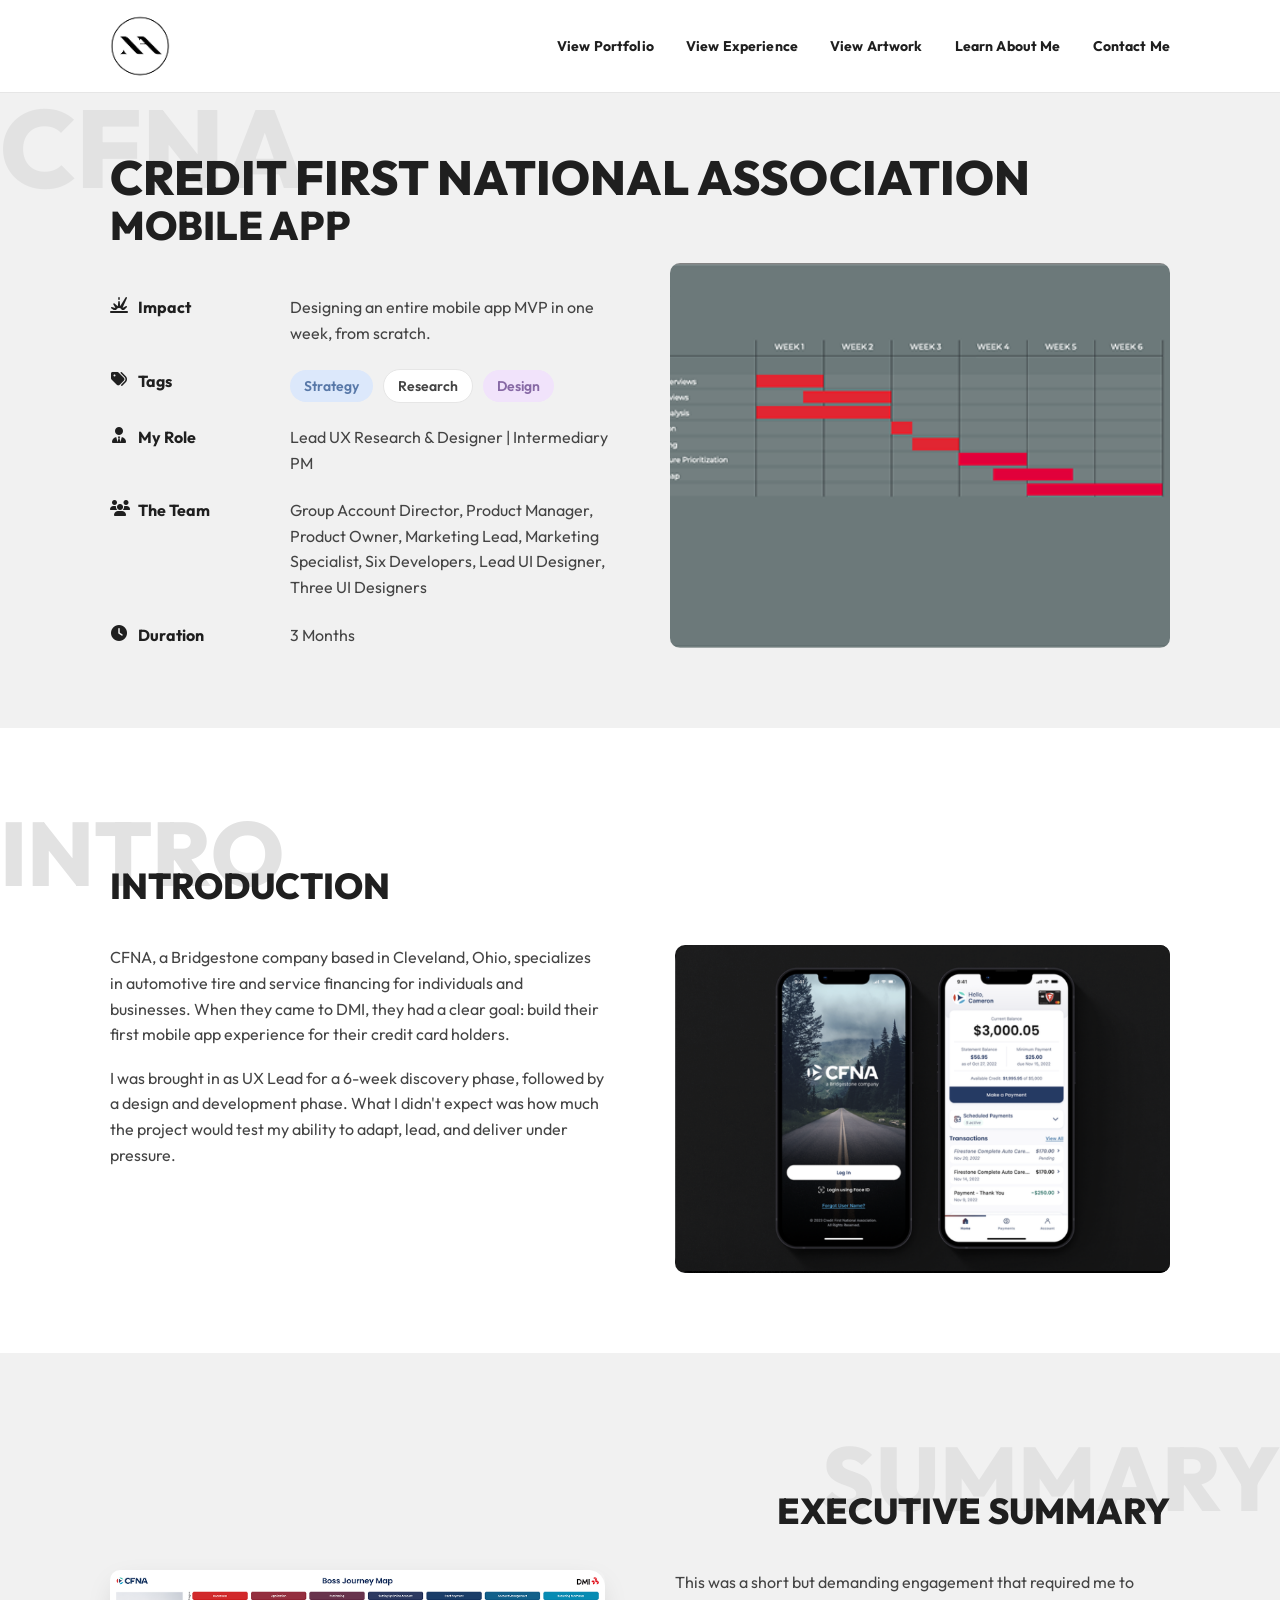
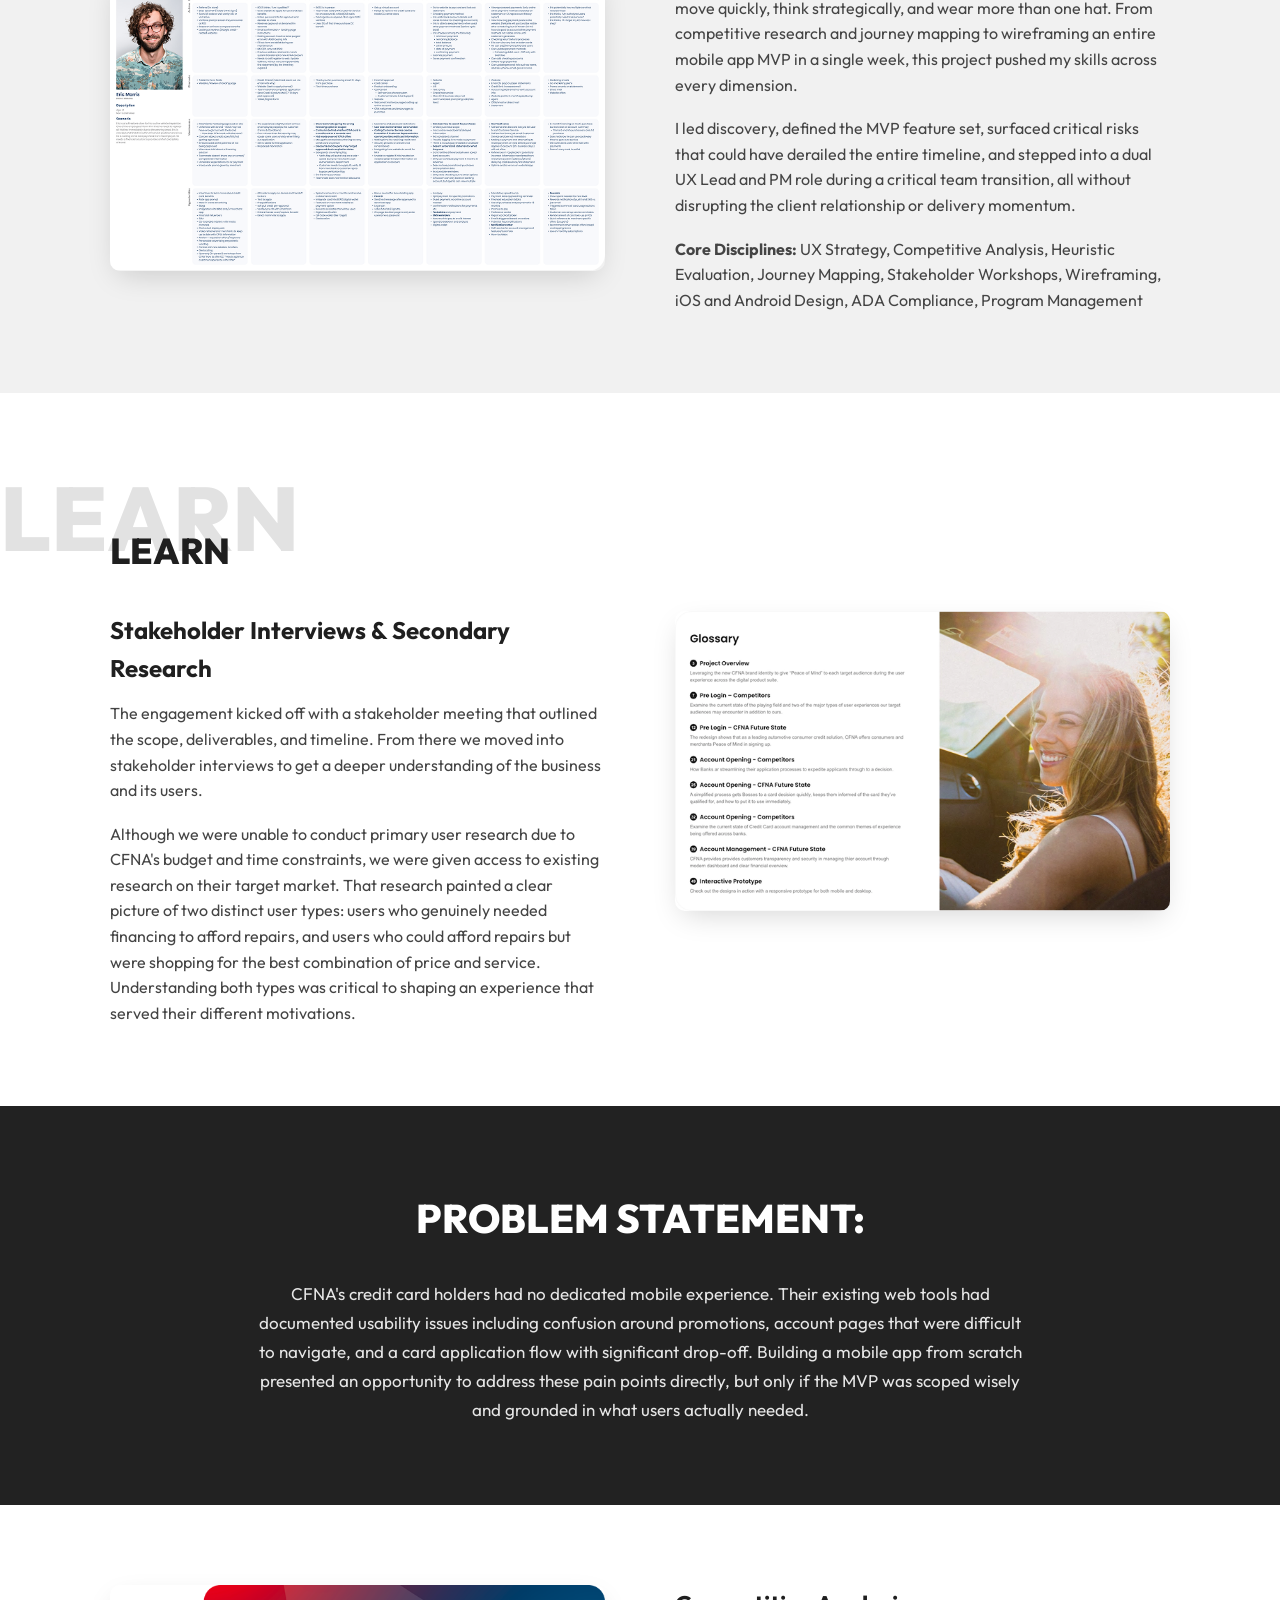
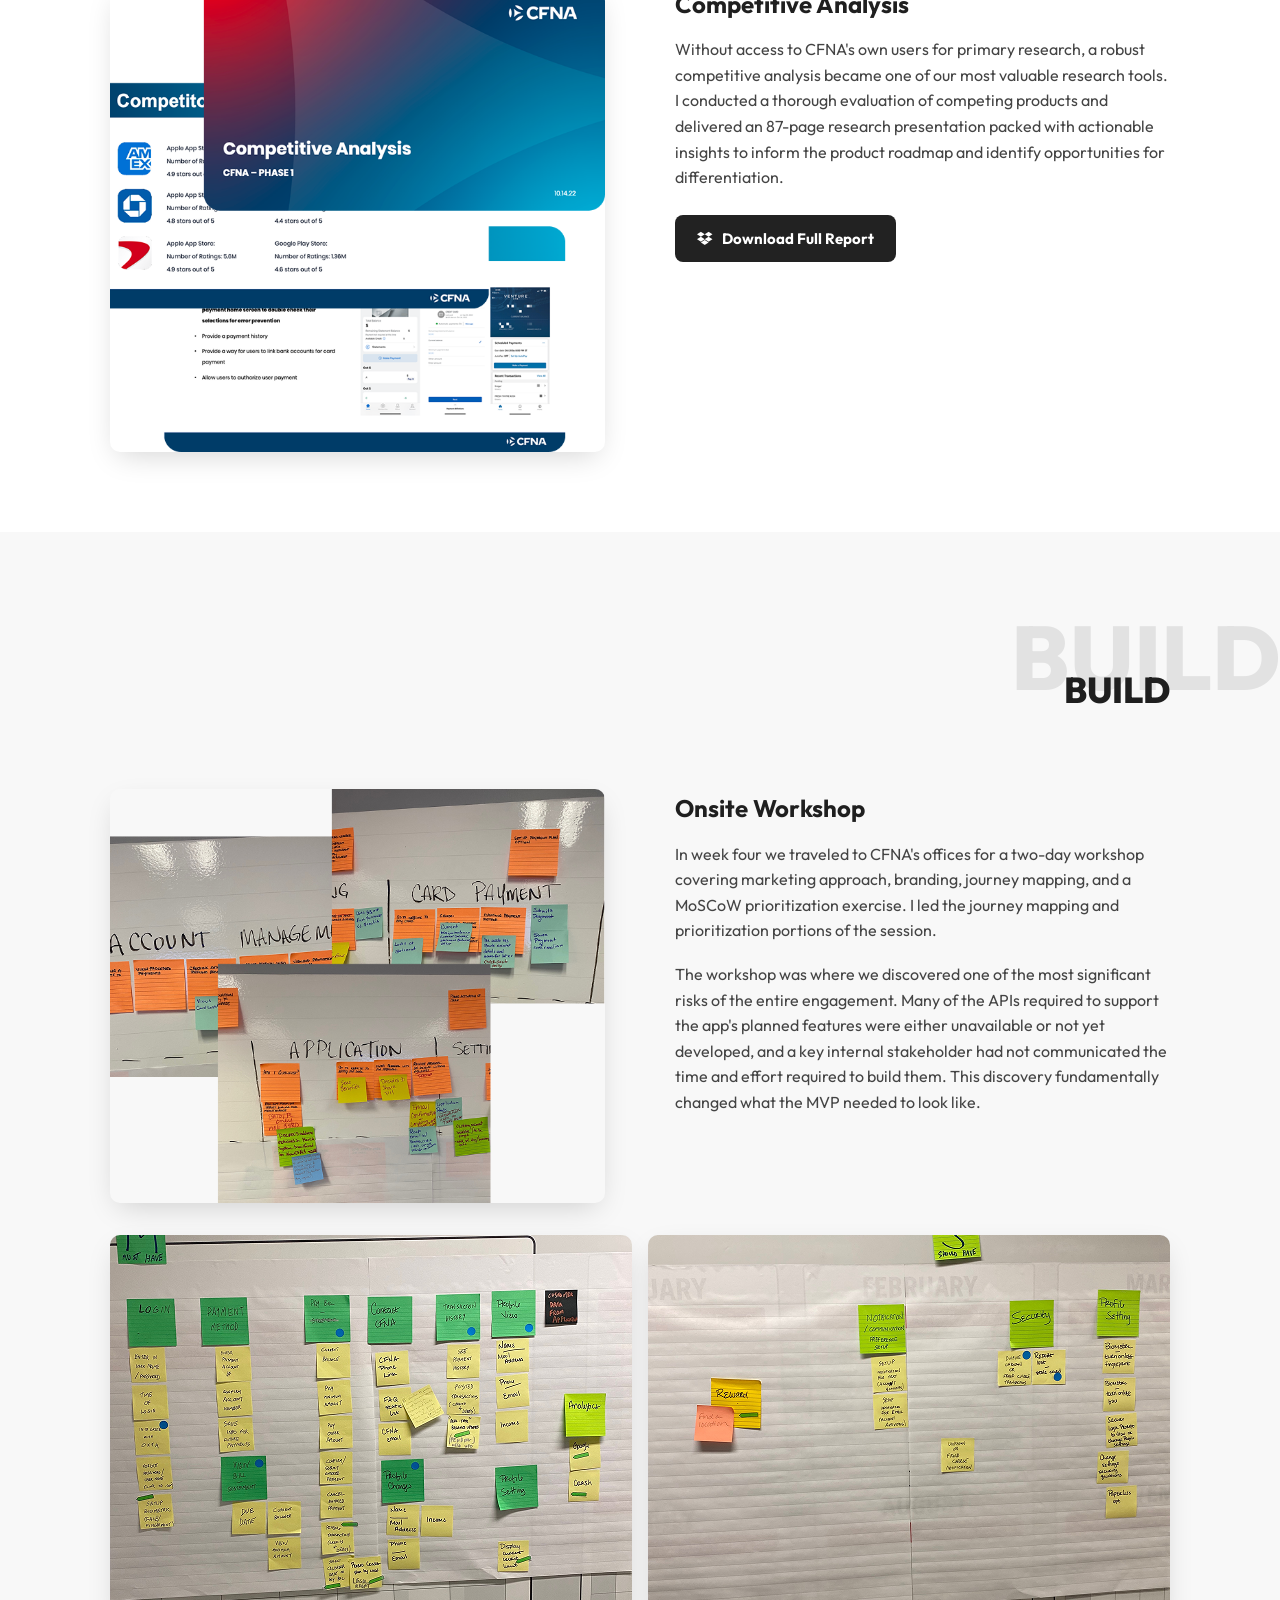
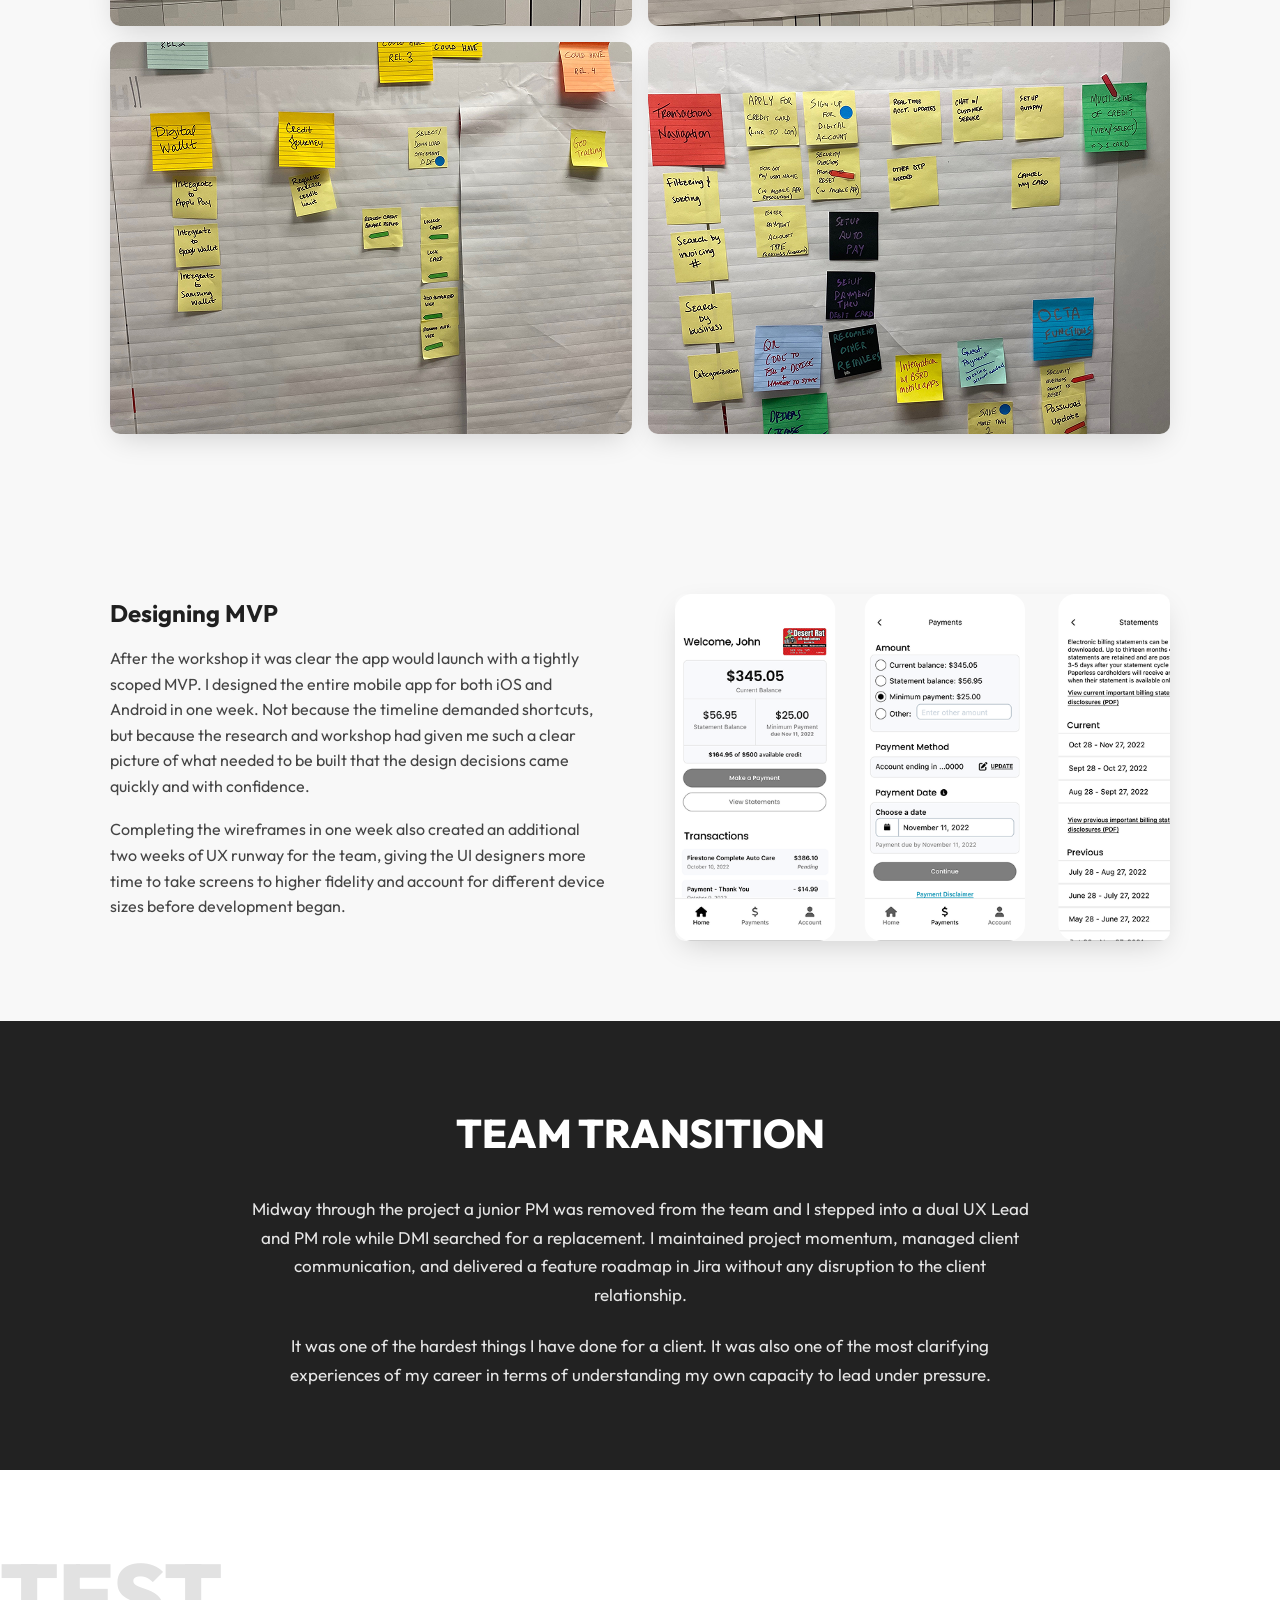
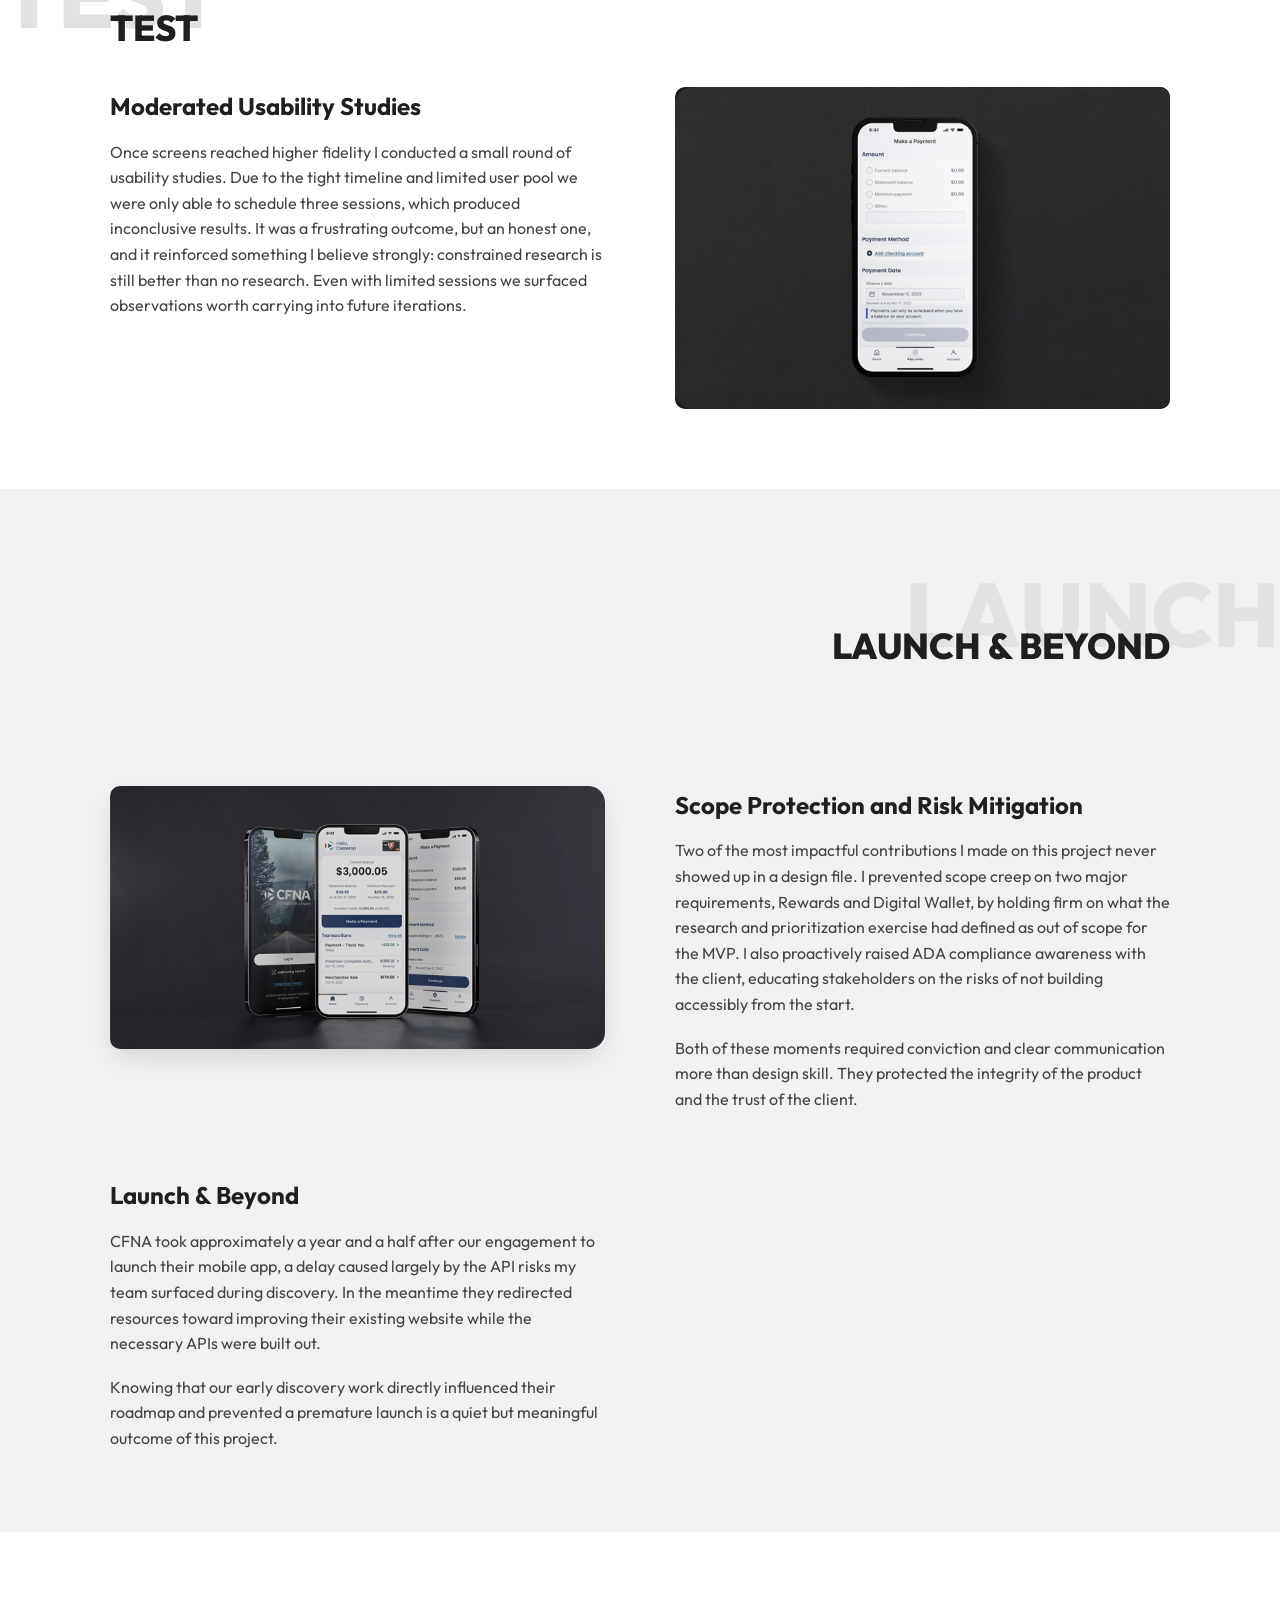
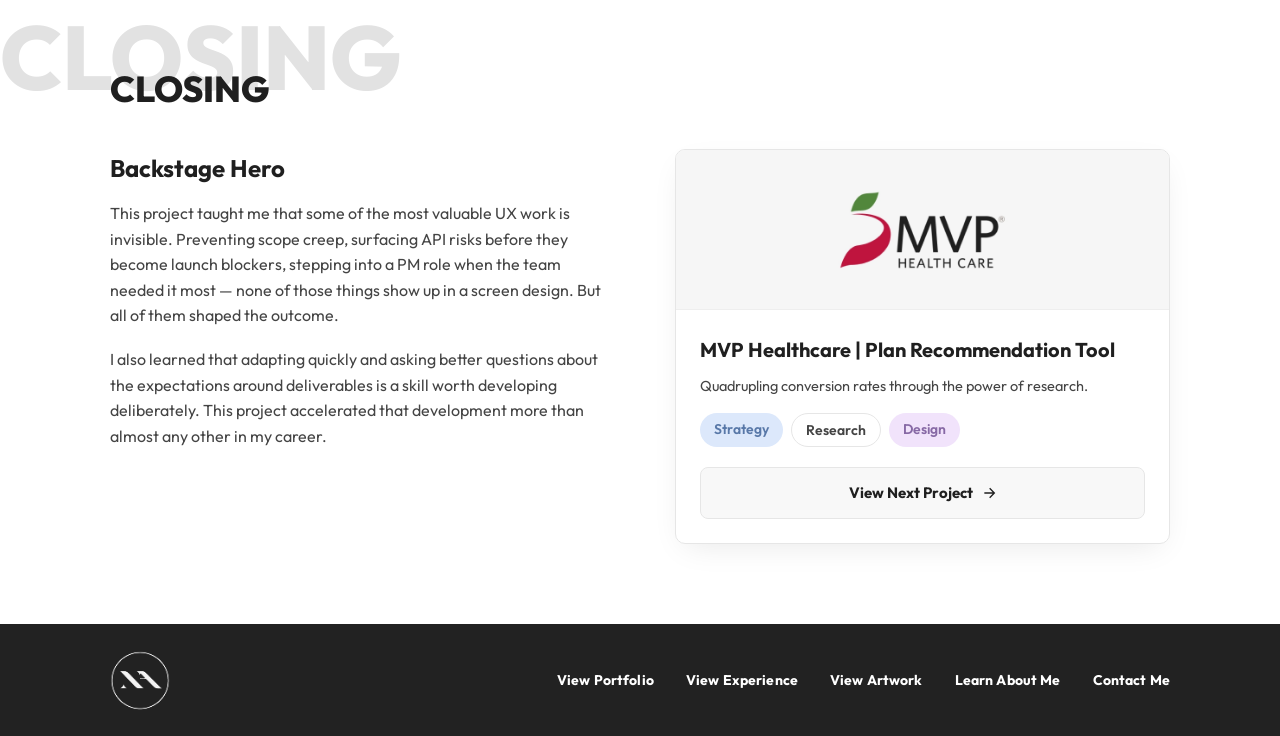
==== cfna.html @ fc09ee6c "Move pages to root for Github Pages and updated file paths" ====
<!DOCTYPE html>
<html lang="en">
<head>
  <meta charset="UTF-8">
  <meta name="viewport" content="width=device-width, initial-scale=1.0">
  <title>Credit First National Association — Mobile App</title>
  <link rel="preconnect" href="https://fonts.googleapis.com">
  <link rel="preconnect" href="https://fonts.gstatic.com" crossorigin>
  <link href="https://fonts.googleapis.com/css2?family=Outfit:wght@400;500;600;700;800&family=Open+Sans:wght@400;600;700&display=swap" rel="stylesheet">
  <link rel="stylesheet" href="https://cdnjs.cloudflare.com/ajax/libs/font-awesome/6.5.0/css/all.min.css">
  <link rel="stylesheet" href="css/styles.css">
</head>
<body>

<!-- ===== HEADER ===== -->
<header class="site-header">
  <div class="nav-inner">
    <a href="index.html" class="logo" aria-label="Back to homepage"><img src="assets/logo-dark.png" alt="Noel Arroyo — back to homepage"></a>
    <nav class="main-nav">
      <a href="#">View Portfolio</a>
      <a href="#">View Experience</a>
      <a href="#">View Artwork</a>
      <a href="#">Learn About Me</a>
      <a href="#">Contact Me</a>
    </nav>
    <button class="menu-btn" id="menuBtn" aria-expanded="false" aria-controls="mobileMenu">
      <i class="fa-solid fa-bars"></i> Menu
    </button>
  </div>
  <nav class="mobile-menu" id="mobileMenu" aria-label="Mobile navigation">
    <a href="#">View Portfolio</a>
    <a href="#">View Experience</a>
    <a href="#">View Artwork</a>
    <a href="#">Learn About Me</a>
    <a href="#">Contact Me</a>
  </nav>
</header>

<main>

  <!-- ===== HERO ===== -->
  <section class="hero">
    <div class="watermark">CFNA</div>
    <div class="wrap hero-inner">
      <h1>CREDIT FIRST NATIONAL ASSOCIATION</h1>
      <h2 class="subtitle">MOBILE APP</h2>
      <div class="hero-content">
        <div class="meta-grid">
          <div class="meta-label"><i class="fa-solid fa-explosion"></i> Impact</div>
          <div class="meta-value">Designing an entire mobile app MVP in one week, from scratch.</div>

          <div class="meta-label"><i class="fa-solid fa-tags"></i> Tags</div>
          <div class="meta-value tag-row">
            <span class="tag strategy">Strategy</span>
            <span class="tag plain">Research</span>
            <span class="tag design">Design</span>
          </div>

          <div class="meta-label"><i class="fa-solid fa-user-tie"></i> My Role</div>
          <div class="meta-value">Lead UX Research &amp; Designer | Intermediary PM</div>

          <div class="meta-label"><i class="fa-solid fa-users"></i> The Team</div>
          <div class="meta-value">Group Account Director, Product Manager, Product Owner, Marketing Lead, Marketing Specialist, Six Developers, Lead UI Designer, Three UI Designers</div>

          <div class="meta-label"><i class="fa-solid fa-clock"></i> Duration</div>
          <div class="meta-value">3 Months</div>
        </div>
        <div class="hero-media">
          <img src="assets/hero-image-cfna.png" alt="CFNA project timeline chart showing 6-week discovery phase">
        </div>
      </div>
    </div>
  </section>

  <!-- ===== INTRO ===== -->
  <section class="section-pad">
    <div class="wrap">
      <div class="section-heading-wrap">
        <div class="watermark">INTRO</div>
        <h3 class="section-title">INTRODUCTION</h3>
      </div>
      <div class="two-col">
        <div>
          <p>CFNA, a Bridgestone company based in Cleveland, Ohio, specializes in automotive tire and service financing for individuals and businesses. When they came to DMI, they had a clear goal: build their first mobile app experience for their credit card holders.</p>
          <p>I was brought in as UX Lead for a 6-week discovery phase, followed by a design and development phase. What I didn't expect was how much the project would test my ability to adapt, lead, and deliver under pressure.</p>
        </div>
        <div class="media-dark">
          <img src="assets/intro-image-cfna-1.png" alt="CFNA mobile app — login screen and account dashboard on iPhone mockups">
        </div>
      </div>
    </div>
  </section>

  <!-- ===== EXECUTIVE SUMMARY ===== -->
  <section class="section-pad bg-soft2">
    <div class="wrap">
      <div class="section-heading-wrap align-right-block">
        <div class="watermark align-right">SUMMARY</div>
        <h3 class="section-title">EXECUTIVE SUMMARY</h3>
      </div>
      <div class="two-col">
        <div class="media-rounded">
          <img src="assets/summary-image-cfna-1.png" alt="Boss Journey Map — full UX research journey map document">
        </div>
        <div>
          <p>This was a short but demanding engagement that required me to move quickly, think strategically, and wear more than one hat. From competitive research and journey mapping to wireframing an entire mobile app MVP in a single week, this project pushed my skills across every dimension.</p>
          <p>I led discovery, defined the MVP feature set, surfaced critical risks that could have derailed the entire timeline, and stepped into a dual UX Lead and PM role during a critical team transition, all without disrupting the client relationship or delivery momentum.</p>
          <p><strong>Core Disciplines:</strong> UX Strategy, Competitive Analysis, Heuristic Evaluation, Journey Mapping, Stakeholder Workshops, Wireframing, iOS and Android Design, ADA Compliance, Program Management</p>
        </div>
      </div>
    </div>
  </section>

  <!-- ===== LEARN ===== -->
  <section class="section-pad">
    <div class="wrap">
      <div class="section-heading-wrap">
        <div class="watermark">LEARN</div>
        <h3 class="section-title">LEARN</h3>
      </div>
      <div class="two-col">
        <div>
          <h4 class="block-title">Stakeholder Interviews &amp; Secondary Research</h4>
          <p>The engagement kicked off with a stakeholder meeting that outlined the scope, deliverables, and timeline. From there we moved into stakeholder interviews to get a deeper understanding of the business and its users.</p>
          <p>Although we were unable to conduct primary user research due to CFNA's budget and time constraints, we were given access to existing research on their target market. That research painted a clear picture of two distinct user types: users who genuinely needed financing to afford repairs, and users who could afford repairs but were shopping for the best combination of price and service. Understanding both types was critical to shaping an experience that served their different motivations.</p>
        </div>
        <div>
          <div class="media-rounded">
            <img src="assets/learn-image-cfna-1.png" alt="CFNA project glossary document">
          </div>
        </div>
      </div>
    </div>
  </section>

  <!-- ===== PROBLEM STATEMENT ===== -->
  <section class="banner-dark">
    <div class="wrap">
      <h2>PROBLEM STATEMENT:</h2>
      <p>CFNA's credit card holders had no dedicated mobile experience. Their existing web tools had documented usability issues including confusion around promotions, account pages that were difficult to navigate, and a card application flow with significant drop-off. Building a mobile app from scratch presented an opportunity to address these pain points directly, but only if the MVP was scoped wisely and grounded in what users actually needed.</p>
    </div>
  </section>

  <!-- ===== BUILD — Competitive Analysis ===== -->
  <section class="section-pad">
    <div class="wrap">
      <div class="two-col">
        <div class="media-rounded">
          <img src="assets/learn-image-cfna-2.png" alt="CFNA Competitive Analysis presentation cover and sample slides">
        </div>
        <div>
          <h4 class="block-title">Competitive Analysis</h4>
          <p>Without access to CFNA's own users for primary research, a robust competitive analysis became one of our most valuable research tools. I conducted a thorough evaluation of competing products and delivered an 87-page research presentation packed with actionable insights to inform the product roadmap and identify opportunities for differentiation.</p>
          <div class="btn-row">
            <button class="btn-dark">
              <i class="fa-brands fa-dropbox"></i>
              Download Full Report
            </button>
          </div>
        </div>
      </div>
    </div>
  </section>

  <!-- ===== BUILD heading ===== -->
  <section class="section-pad bg-soft" style="padding-bottom: 0;">
    <div class="wrap">
      <div class="section-heading-wrap align-right-block" style="margin-bottom: 0;">
        <div class="watermark align-right">BUILD</div>
        <h3 class="section-title">BUILD</h3>
      </div>
    </div>
  </section>

  <!-- ===== BUILD — Onsite Workshop ===== -->
  <section class="section-pad bg-soft">
    <div class="wrap">
      <div class="two-col">
        <div class="media-rounded">
          <img src="assets/build-image-cfna-1.png" alt="Onsite workshop — sticky note mapping on whiteboard">
        </div>
        <div>
          <h4 class="block-title">Onsite Workshop</h4>
          <p>In week four we traveled to CFNA's offices for a two-day workshop covering marketing approach, branding, journey mapping, and a MoSCoW prioritization exercise. I led the journey mapping and prioritization portions of the session.</p>
          <p>The workshop was where we discovered one of the most significant risks of the entire engagement. Many of the APIs required to support the app's planned features were either unavailable or not yet developed, and a key internal stakeholder had not communicated the time and effort required to build them. This discovery fundamentally changed what the MVP needed to look like.</p>
        </div>
      </div>
      <div class="photo-grid-2x2">
        <div class="media-rounded"><img src="assets/build-image-cfna-2.png" alt="Workshop session — Mobile App journey mapping board"></div>
        <div class="media-rounded"><img src="assets/build-image-cfna-3.png" alt="Workshop session — Sprint planning board"></div>
        <div class="media-rounded"><img src="assets/build-image-cfna-4.png" alt="Workshop session — Digital Wallet and features board"></div>
        <div class="media-rounded"><img src="assets/build-image-cfna-5.png" alt="Workshop session — June sprint planning board"></div>
      </div>
    </div>
  </section>

  <!-- ===== BUILD — Designing MVP ===== -->
  <section class="section-pad bg-soft">
    <div class="wrap">
      <div class="two-col">
        <div>
          <h4 class="block-title">Designing MVP</h4>
          <p>After the workshop it was clear the app would launch with a tightly scoped MVP. I designed the entire mobile app for both iOS and Android in one week. Not because the timeline demanded shortcuts, but because the research and workshop had given me such a clear picture of what needed to be built that the design decisions came quickly and with confidence.</p>
          <p>Completing the wireframes in one week also created an additional two weeks of UX runway for the team, giving the UI designers more time to take screens to higher fidelity and account for different device sizes before development began.</p>
        </div>
        <div class="media-rounded">
          <img src="assets/build-image-cfna-6.png" alt="CFNA wireframes — Welcome, Payments, Statements and Payment Date screens">
        </div>
      </div>
    </div>
  </section>

  <!-- ===== TEAM TRANSITION (dark callout within BUILD) ===== -->
  <section class="banner-dark">
    <div class="wrap">
      <h2>TEAM TRANSITION</h2>
      <p>Midway through the project a junior PM was removed from the team and I stepped into a dual UX Lead and PM role while DMI searched for a replacement. I maintained project momentum, managed client communication, and delivered a feature roadmap in Jira without any disruption to the client relationship.</p>
      <p>It was one of the hardest things I have done for a client. It was also one of the most clarifying experiences of my career in terms of understanding my own capacity to lead under pressure.</p>
    </div>
  </section>

  <!-- ===== TEST ===== -->
  <section class="section-pad">
    <div class="wrap">
      <div class="section-heading-wrap">
        <div class="watermark">TEST</div>
        <h3 class="section-title">TEST</h3>
      </div>
      <div class="two-col">
        <div>
          <h4 class="block-title">Moderated Usability Studies</h4>
          <p>Once screens reached higher fidelity I conducted a small round of usability studies. Due to the tight timeline and limited user pool we were only able to schedule three sessions, which produced inconclusive results. It was a frustrating outcome, but an honest one, and it reinforced something I believe strongly: constrained research is still better than no research. Even with limited sessions we surfaced observations worth carrying into future iterations.</p>
        </div>
        <div class="media-dark">
          <img src="assets/test-image-cfna-1.png" alt="CFNA Make a Payment screen on iPhone against dark background">
        </div>
      </div>
    </div>
  </section>

  <!-- ===== LAUNCH & BEYOND (thin heading section) ===== -->
  <section class="thin-heading-section">
    <div class="wrap">
      <div class="section-heading-wrap align-right-block" style="margin-bottom: 0;">
        <div class="watermark align-right">LAUNCH</div>
        <h3 class="section-title">LAUNCH &amp; BEYOND</h3>
      </div>
    </div>
  </section>

  <!-- ===== LAUNCH — Content ===== -->
  <section class="section-pad bg-soft2">
    <div class="wrap">
      <div class="two-col">
        <div class="media-rounded">
          <img src="assets/launch-and-beyond-image-cfna-1.png" alt="CFNA app — three iPhone mockups showing login, dashboard, and payment screens">
        </div>
        <div>
          <h4 class="block-title">Scope Protection and Risk Mitigation</h4>
          <p>Two of the most impactful contributions I made on this project never showed up in a design file. I prevented scope creep on two major requirements, Rewards and Digital Wallet, by holding firm on what the research and prioritization exercise had defined as out of scope for the MVP. I also proactively raised ADA compliance awareness with the client, educating stakeholders on the risks of not building accessibly from the start.</p>
          <p>Both of these moments required conviction and clear communication more than design skill. They protected the integrity of the product and the trust of the client.</p>
        </div>
      </div>
      <div class="two-col" style="margin-top: 4rem;">
        <div>
          <h4 class="block-title">Launch &amp; Beyond</h4>
          <p>CFNA took approximately a year and a half after our engagement to launch their mobile app, a delay caused largely by the API risks my team surfaced during discovery. In the meantime they redirected resources toward improving their existing website while the necessary APIs were built out.</p>
          <p>Knowing that our early discovery work directly influenced their roadmap and prevented a premature launch is a quiet but meaningful outcome of this project.</p>
        </div>
        <div></div>
      </div>
    </div>
  </section>

  <!-- ===== CLOSING ===== -->
  <section class="section-pad">
    <div class="wrap">
      <div class="section-heading-wrap">
        <div class="watermark">CLOSING</div>
        <h3 class="section-title">CLOSING</h3>
      </div>
      <div class="two-col">
        <div>
          <h4 class="block-title">Backstage Hero</h4>
          <p>This project taught me that some of the most valuable UX work is invisible. Preventing scope creep, surfacing API risks before they become launch blockers, stepping into a PM role when the team needed it most — none of those things show up in a screen design. But all of them shaped the outcome.</p>
          <p>I also learned that adapting quickly and asking better questions about the expectations around deliverables is a skill worth developing deliberately. This project accelerated that development more than almost any other in my career.</p>
        </div>
        <div class="next-card">
          <div class="next-card-banner">
            <img src="assets/mvp-logo-image-homepage.png" alt="MVP Health Care logo">
          </div>
          <div class="next-card-body">
            <h4>MVP Healthcare | Plan Recommendation Tool</h4>
            <p>Quadrupling conversion rates through the power of research.</p>
            <div class="next-card-tags">
              <span class="tag strategy">Strategy</span>
              <span class="tag plain">Research</span>
              <span class="tag design">Design</span>
            </div>
            <a class="btn-next" href="mvp-healthcare.html">
              View Next Project
              <svg viewBox="0 0 24 24" fill="none" stroke="currentColor" stroke-width="2"><path d="M5 12h14M13 5l7 7-7 7"/></svg>
            </a>
          </div>
        </div>
      </div>
    </div>
  </section>

</main>

<!-- ===== FOOTER ===== -->
<footer class="site-footer">
  <div class="footer-inner">
    <a href="index.html" class="logo" aria-label="Back to homepage"><img src="assets/logo-white.png" alt="Noel Arroyo — back to homepage"></a>
    <nav class="main-nav">
      <a href="#">View Portfolio</a>
      <a href="#">View Experience</a>
      <a href="#">View Artwork</a>
      <a href="#">Learn About Me</a>
      <a href="#">Contact Me</a>
    </nav>
  </div>
</footer>

<script src="js/script.js"></script>
</body>
</html>
---- css/styles.css ----
/* ==========================================================================
   NOEL ARROYO — PORTFOLIO SITE
   styles.css
   Shared stylesheet for all pages: index.html, mvp-healthcare.html,
   takeda.html, cfna.html, mvp-provider.html
   ========================================================================== */

/* ============================== VARIABLES ============================== */
:root {
  --font-main: 'Outfit', 'Open Sans', -apple-system, BlinkMacSystemFont, sans-serif;
  --c-text: #1f1f1f;
  --c-text-soft: #444444;
  --c-bg: #ffffff;
  --c-bg-soft: #f8f8f8;
  --c-bg-soft2: #f1f1f1;
  --c-watermark: #e2e2e2;
  --c-watermark-dark: #3a3a3a;
  --c-dark: #222222;
  --c-red: #bf143e;
  --c-border: #e6e6e6;
  --c-tag-strategy-bg: #dce8fb;
  --c-tag-strategy-text: #5878a8;
  --c-tag-design-bg: #f1e3fb;
  --c-tag-design-text: #8769a5;
  --max-width: 1140px;

  /* Figma type scale */
  --h1: 48px;
  --h2: 40px;
  --h3: 36px;
  --h4: 32px;
  --h5: 24px;
  --h6: 20px;
  --body: 16px;
}

/* ============================== RESET ============================== */
* { margin: 0; padding: 0; box-sizing: border-box; }

body {
  font-family: var(--font-main);
  color: var(--c-text);
  background: var(--c-bg);
  line-height: 1.6;
  font-size: var(--body);
  -webkit-font-smoothing: antialiased;
}

img { max-width: 100%; display: block; }
a { color: inherit; text-decoration: none; }

/* ============================== LAYOUT ============================== */
.wrap {
  max-width: var(--max-width);
  margin: 0 auto;
  padding: 0 40px;
}

/* ============================== HEADER ============================== */
header.site-header {
  border-bottom: 1px solid var(--c-border);
  position: sticky;
  top: 0;
  background: var(--c-bg);
  z-index: 100;
}

.nav-inner {
  max-width: var(--max-width);
  margin: 0 auto;
  padding: 16px 40px;
  display: flex;
  align-items: center;
  justify-content: space-between;
}

.logo {
  width: 60px;
  height: 60px;
  border-radius: 50%;
  overflow: hidden;
  flex-shrink: 0;
}
.logo img { width: 100%; height: 100%; object-fit: cover; }

/* Desktop nav */
nav.main-nav { display: flex; gap: 32px; }
nav.main-nav a { font-weight: 700; font-size: 14px; letter-spacing: 0.01em; }
nav.main-nav a:hover { color: var(--c-red); }

/* Mobile menu button — hidden on desktop */
.menu-btn {
  display: none;
  align-items: center;
  gap: 8px;
  background: none;
  border: none;
  font-family: var(--font-main);
  font-weight: 700;
  font-size: 15px;
  cursor: pointer;
  color: var(--c-text);
  padding: 6px 0;
}
.menu-btn:hover { color: var(--c-red); }

/* Mobile dropdown — floats above content, no layout shift */
.mobile-menu {
  display: none;
  flex-direction: column;
  position: absolute;
  top: 100%;
  left: 0;
  width: 100%;
  background: var(--c-bg);
  border-top: 1px solid var(--c-border);
  border-bottom: 1px solid var(--c-border);
  box-shadow: 0 8px 24px rgba(0,0,0,0.08);
  z-index: 99;
}
.mobile-menu.open { display: flex; }
.mobile-menu a {
  padding: 14px 40px;
  font-weight: 700;
  font-size: 15px;
  border-bottom: 1px solid var(--c-border);
}
.mobile-menu a:hover { background: var(--c-bg-soft2); color: var(--c-red); }

/* ============================== WATERMARK ============================== */
/* Flush to viewport edge, no padding/margin */
.watermark {
  position: absolute;
  top: 0;
  left: 0;
  width: 100%;
  font-size: clamp(64px, 10vw, 110px);
  font-weight: 800;
  color: var(--c-watermark);
  white-space: nowrap;
  line-height: 1;
  z-index: 0;
  pointer-events: none;
  user-select: none;
  padding: 0;
  overflow: hidden;
}
.watermark.align-right { text-align: right; }
.watermark.on-dark { color: var(--c-watermark-dark); } /* used on EXPERIENCE section, home page */

/* ============================== HERO (case study pages) ==============================
   Used on: mvp-healthcare.html, takeda.html, cfna.html, mvp-provider.html
   ========================================================================== */
section.hero {
  background: var(--c-bg-soft2);
  padding: 0 0 5rem;
  position: relative;
  overflow: hidden;
}
.hero > .watermark { font-size: clamp(64px, 10vw, 110px); }

.hero-inner {
  position: relative;
  z-index: 1;
  padding-top: 4rem;
}

.hero h1 {
  font-size: var(--h1);
  font-weight: 800;
  line-height: 1.1;
  position: relative;
  z-index: 1;
  margin-top: -0.4rem; /* overlaps bottom of watermark */
}

.hero h2.subtitle {
  font-size: var(--h2);
  font-weight: 800;
  line-height: 1.1;
  margin-bottom: 0;
  color: var(--c-text);
}

.hero-content {
  display: grid;
  grid-template-columns: 1fr 1fr;
  gap: 60px;
  align-items: start;
  margin-top: 16px;
}

/* Meta grid (Impact / Tags / My Role / The Team / Duration) */
.meta-grid {
  display: grid;
  grid-template-columns: 180px 1fr;
  row-gap: 22px;
  margin-top: 32px;
}
.meta-label {
  display: flex;
  align-items: flex-start;
  gap: 10px;
  font-weight: 700;
  font-size: var(--body);
}
.meta-label i { width: 18px; text-align: center; flex-shrink: 0; margin-top: 2px; }
.meta-value { font-size: var(--body); color: var(--c-text-soft); }

.hero-media { height: 100%; }
.hero-media img {
  width: 100%;
  height: 100%;
  min-height: 320px;
  object-fit: cover;
  border-radius: 10px;
  /* box-shadow: 0 18px 40px -10px rgba(0,0,0,0.15); */
}

/* ============================== HERO (homepage) ==============================
   Used on: index.html only
   ========================================================================== */
section.hero-name { padding: 4rem 0 0; position: relative; overflow: hidden; }

.hero-name-row {
  display: flex;
  align-items: center;
  justify-content: center;
  flex-wrap: nowrap;
  gap: 0 24px;
  text-align: center;
  width: 100%;
  padding: 0 40px; /* matches .wrap horizontal padding, same as watermark gutter */
}
.hero-name-row h1 {
  font-size: 158px; /* fixed — matches Figma spec on desktop & tablet */
  font-weight: 800;
  line-height: 1;
  white-space: nowrap;
}
.hero-name-svg {
  height: 124px; /* fixed — proportional to cap-height at 158px */
  width: auto;
  flex-shrink: 0;
}
.hero-name-fill { color: var(--c-text); }

.hero-photo-wrap { position: relative; }
.hero-photo-wrap img {
  width: 100%;
  max-width: 480px;
  margin: 0 auto;
  display: block;
  border-radius: 12px;
}

.hero-content-row {
  display: grid;
  grid-template-columns: 1fr 1fr;
  gap: 40px;
  align-items: center;
  margin-top: 2rem;
  position: relative;
  z-index: 1;
}
.hero-intro { padding-top: 5rem; }
.hero-intro h2 { font-size: var(--h4); font-weight: 800; line-height: 1.2; margin-bottom: 20px; }
.hero-intro p { color: var(--c-text-soft); margin-bottom: 24px; max-width: 480px; }
.hero-btn-row { display: flex; gap: 14px; flex-wrap: wrap; margin-bottom: 5rem; }

/* ============================== TAGS ============================== */
.tag-row { display: flex; gap: 10px; flex-wrap: wrap; align-items: center; }
.tag {
  display: inline-block;
  padding: 5px 14px;
  border-radius: 20px;
  font-size: 14px;
  font-weight: 600;
}
.tag.plain {
  background: #fff;
  border: 1px solid var(--c-border);
  color: var(--c-text-soft);
  font-weight: 600;
}
.tag.strategy { background: var(--c-tag-strategy-bg); color: var(--c-tag-strategy-text); }
.tag.design { background: var(--c-tag-design-bg); color: var(--c-tag-design-text); }

/* ============================== SECTION HEADINGS + WATERMARKS ============================== */
section { position: relative; scroll-margin-top: 80px; }
.section-pad { padding: 5rem 0; }
.bg-soft { background: var(--c-bg-soft); }   /* tertiary gray — used for BUILD sections */
.bg-soft2 { background: var(--c-bg-soft2); } /* secondary gray — SUMMARY, ITERATE, ABOUT */
.bg-dark { background: var(--c-dark); color: #fff; } /* used for EXPERIENCE section, home page */

/* Watermark + section title system — mirrors the hero exactly.
   Watermark font ≈ 90px tall (line-height:1).
   H3 = 36px, midpoint = 18px.
   H3 top sits at: 90px - 18px = 72px → padding-top: 4.5rem.
   margin-top: -0.4em on h3 nudges it up ~14px into the watermark. */
.section-heading-wrap {
  position: relative;
  padding-top: 4.5rem;
  margin-bottom: 2.5rem;
  overflow: visible;
}
.section-heading-wrap .watermark {
  position: absolute;
  top: 0;
  left: 0;
  line-height: 1;
  font-size: clamp(48px, 8vw, 90px);
  width: 100vw;
  margin-left: calc(-50vw + 50%); /* breaks out of .wrap, flush to viewport */
  z-index: 0;
}
.section-heading-wrap .watermark.align-right { text-align: right; }

h3.section-title {
  font-size: var(--h3);
  font-weight: 800;
  line-height: 1.1;
  position: relative;
  z-index: 1;
  margin-top: -0.4em;
}
.bg-dark h3.section-title { color: #fff; }
.align-right-block { text-align: right; }

/* ============================== TWO COLUMN LAYOUT ============================== */
.two-col {
  display: grid;
  grid-template-columns: 1fr 1fr;
  gap: 70px;
  align-items: start;
}
.two-col p + p { margin-top: 18px; }
.two-col p { color: var(--c-text-soft); font-size: var(--body); }

/* ============================== MEDIA / IMAGES ============================== */
.media-rounded { border-radius: 10px; overflow: hidden; box-shadow: 0 10px 30px -8px rgba(0,0,0,0.18); }
.media-rounded img { width: 100%; display: block; }

.media-plain img { width: 100%; display: block; border-radius: 10px; }

.media-dark { border-radius: 10px; overflow: hidden; background: #1a1a1a; } /* phone mockups on dark bg */
.media-dark img { width: 100%; display: block; }

/* ============================== TYPOGRAPHY ============================== */
h4.block-title { font-size: var(--h5); font-weight: 700; margin-bottom: 14px; }

/* ============================== BUTTONS ============================== */
.btn-dark {
  display: inline-flex;
  align-items: center;
  gap: 10px;
  background: var(--c-dark);
  color: #fff;
  border: none;
  padding: 14px 22px;
  border-radius: 8px;
  font-family: var(--font-main);
  font-weight: 700;
  font-size: 15px;
  cursor: pointer;
}
.btn-dark:hover { background: #3a3a3a; }

/* Outline button (two variants used across pages — both supported) */
.btn-outline {
  display: inline-flex;
  align-items: center;
  justify-content: center;
  gap: 10px;
  border: 1.5px solid var(--c-border);
  background: #fff;
  color: var(--c-text);
  padding: 13px 22px;
  border-radius: 8px;
  font-family: var(--font-main);
  font-weight: 700;
  font-size: 15px;
  cursor: pointer;
}
.btn-outline:hover { background: var(--c-bg-soft2); }
.btn-outline svg { width: 16px; height: 16px; }

.btn-row { display: flex; gap: 14px; flex-wrap: wrap; margin-top: 24px; }

/* ============================== DARK BANNERS (PROBLEM / RESULTS / ROI) ==============================
   Full-width callouts WITHIN a section — not section dividers. */
.banner-dark {
  background: var(--c-dark);
  color: #fff;
  padding: 5rem 0;
  text-align: center;
}
.banner-dark h2 { font-size: var(--h2); font-weight: 800; margin-bottom: 30px; }
.banner-dark p {
  max-width: 780px;
  margin: 0 auto;
  font-size: 17px;
  line-height: 1.7;
  color: #e6e6e6;
}
.banner-dark p + p { margin-top: 22px; }

/* ============================== ITERATE / THIN HEADING SECTION ============================== */
.thin-heading-section { padding: 5rem 0 2.5rem; background: var(--c-bg-soft2); }

/* ============================== INTRO APP CARDS (Takeda-style) ============================== */
.app-cards { display: grid; grid-template-columns: repeat(3, 1fr); gap: 20px; }
.app-card {
  background: #fff;
  border: 1px solid var(--c-border);
  border-radius: 12px;
  overflow: hidden;
  box-shadow: 0 6px 20px -6px rgba(0,0,0,0.12);
}
.app-card img { width: 100%; display: block; }

/* ============================== PROCESS TABLE (Takeda) ============================== */
.process-table { background: var(--c-bg-soft2); border-radius: 10px; overflow: hidden; margin-top: 32px; }
.process-table img { width: 100%; display: block; }

/* ============================== SCREENSHOT GRID 2x2 (Takeda) ============================== */
.screenshot-grid { display: grid; grid-template-columns: 1fr 1fr; gap: 20px; margin-top: 32px; }
.screenshot-grid .media-rounded img { width: 100%; display: block; }

/* ============================== WORKSHOP PHOTO GRID 2x2 (CFNA) ============================== */
.photo-grid-2x2 { display: grid; grid-template-columns: 1fr 1fr; gap: 16px; margin-top: 32px; }
.photo-grid-2x2 .media-rounded img { width: 100%; aspect-ratio: 4/3; object-fit: cover; }

/* ============================== NEXT PROJECT CARD ============================== */
.next-card {
  border: 1px solid var(--c-border);
  border-radius: 10px;
  overflow: hidden;
  box-shadow: 0 10px 30px -10px rgba(0,0,0,0.1);
}
.next-card-banner { height: 160px; overflow: hidden; }
.next-card-banner img { width: 100%; height: 100%; object-fit: cover; display: block; }
/* Variant for logos without a baked-in gradient background (e.g. MVP Health Care) */
.next-card-banner.logo-center {
  background: var(--c-bg-soft2);
  display: flex;
  align-items: center;
  justify-content: center;
  padding: 24px;
}
.next-card-banner.logo-center img { width: auto; max-height: 70px; object-fit: contain; }

.next-card-body { padding: 24px; }
.next-card-body h4 { font-size: var(--h6); font-weight: 700; margin-bottom: 8px; }
.next-card-body > p { color: var(--c-text-soft); font-size: 14.5px; margin-bottom: 16px; }
.next-card-tags { display: flex; gap: 8px; margin-bottom: 20px; }

.btn-next {
  display: flex;
  align-items: center;
  justify-content: center;
  gap: 8px;
  border: 1px solid var(--c-border);
  background: var(--c-bg-soft);
  padding: 13px;
  border-radius: 8px;
  font-weight: 700;
  font-size: 15px;
  width: 100%;
}
.btn-next:hover { background: var(--c-bg-soft2); }
.btn-next svg { width: 16px; height: 16px; }

/* ============================== ABOUT PHOTO (homepage) ============================== */
.about-photo-circle { border-radius: 50%; aspect-ratio: 1/1; }
.about-photo-circle img { width: 100%; height: 100%; }
.about-emphasis { font-weight: 700; margin-top: 24px; }

/* ============================== EXPERIENCE LIST (homepage) ============================== */
.experience-header-row {
  display: flex;
  align-items: baseline;
  justify-content: space-between;
  flex-wrap: wrap;
  gap: 12px;
}
.experience-years { font-size: var(--h6); font-weight: 700; color: #fff; }
.experience-list { margin-top: 2.5rem; }
.experience-row {
  display: flex;
  align-items: baseline;
  justify-content: space-between;
  gap: 24px;
  padding: 28px 0;
  border-bottom: 1px solid rgba(255,255,255,0.15);
  flex-wrap: wrap;
}
.experience-row:first-child { padding-top: 0; }
.experience-role h4 { font-size: var(--h5); font-weight: 700; margin-bottom: 6px; color: #fff; }
.experience-role p { color: #c9c9c9; font-size: var(--body); }
.experience-dates { font-weight: 700; font-size: 15px; color: #fff; white-space: nowrap; }

/* ============================== PORTFOLIO GRID (homepage) ============================== */
.portfolio-grid { display: grid; grid-template-columns: 1fr 1fr; gap: 24px; }
.portfolio-card {
  border: 1px solid var(--c-border);
  border-radius: 10px;
  overflow: hidden;
  box-shadow: 0 10px 30px -10px rgba(0,0,0,0.08);
  background: #fff;
}
.portfolio-card-banner { height: 160px; overflow: hidden; }
.portfolio-card-banner img { width: 100%; height: 100%; object-fit: cover; display: block; }
.portfolio-card-banner.logo-center {
  background: var(--c-bg-soft2);
  display: flex;
  align-items: center;
  justify-content: center;
  padding: 24px;
}
.portfolio-card-banner.logo-center img { width: auto; max-height: 70px; object-fit: contain; }
.portfolio-card-body { padding: 24px; }
.portfolio-card-body h4 { font-size: var(--h6); font-weight: 700; margin-bottom: 8px; }
.portfolio-card-body p { color: var(--c-text-soft); font-size: 14.5px; margin-bottom: 16px; }

/* ============================== CTA SECTION (homepage) ============================== */
.cta-section { text-align: center; }
.cta-section h2 { font-size: var(--h2); font-weight: 800; line-height: 1.2; margin-bottom: 24px; }
.cta-section p { color: var(--c-text-soft); max-width: 560px; margin: 0 auto 32px; }

/* ============================== FOOTER ============================== */
footer.site-footer { background: var(--c-dark); color: #fff; padding: 26px 0; }
.footer-inner {
  max-width: var(--max-width);
  margin: 0 auto;
  padding: 0 40px;
  display: flex;
  align-items: center;
  justify-content: space-between;
}
footer nav.main-nav a { font-weight: 700; font-size: 14px; }
footer nav.main-nav a:hover { color: #ccc; }

/* ============================== RESPONSIVE ============================== */
@media (max-width: 960px) {
  nav.main-nav { display: none; }
  .menu-btn { display: flex; }

  .hero-content,
  .hero-content-row,
  .two-col { grid-template-columns: 1fr; gap: 36px; }

  .hero-media img { min-height: 240px; }
  .hero-photo-wrap img { max-width: 360px; }
  .meta-grid { grid-template-columns: 160px 1fr; }

  .app-cards { grid-template-columns: 1fr 1fr; }
  .screenshot-grid { grid-template-columns: 1fr; }
  .photo-grid-2x2 { grid-template-columns: 1fr; }
  .portfolio-grid { grid-template-columns: 1fr; }
  .experience-row { flex-direction: column; gap: 6px; }

  .footer-inner { flex-direction: column; gap: 18px; text-align: center; }
  footer nav.main-nav { display: flex; flex-wrap: wrap; justify-content: center; gap: 18px; }

  /* Homepage name: spans full viewport edge-to-edge with zero gutter,
     scaling fluidly so it always fits on one line down to 375px —
     never cropped, never scrolled. Breaks out of parent .wrap's 40px padding. */
  .hero-name-row {
    padding: 0;
    gap: 0 16px;
    width: 100vw;
    margin-left: calc(-50vw + 50%);
  }
  .hero-name-row h1 { font-size: 13.6vw; }
  .hero-name-svg { height: 10.7vw; } /* same ratio as 124/158 of NOEL's font-size */
}

@media (max-width: 600px) {
  .wrap, .nav-inner, .footer-inner { padding-left: 20px; padding-right: 20px; }
  .section-pad { padding: 4rem 0; }
  .banner-dark { padding: 4rem 0; }
  .mobile-menu a { padding: 14px 20px; }
  .app-cards { grid-template-columns: 1fr; }
}
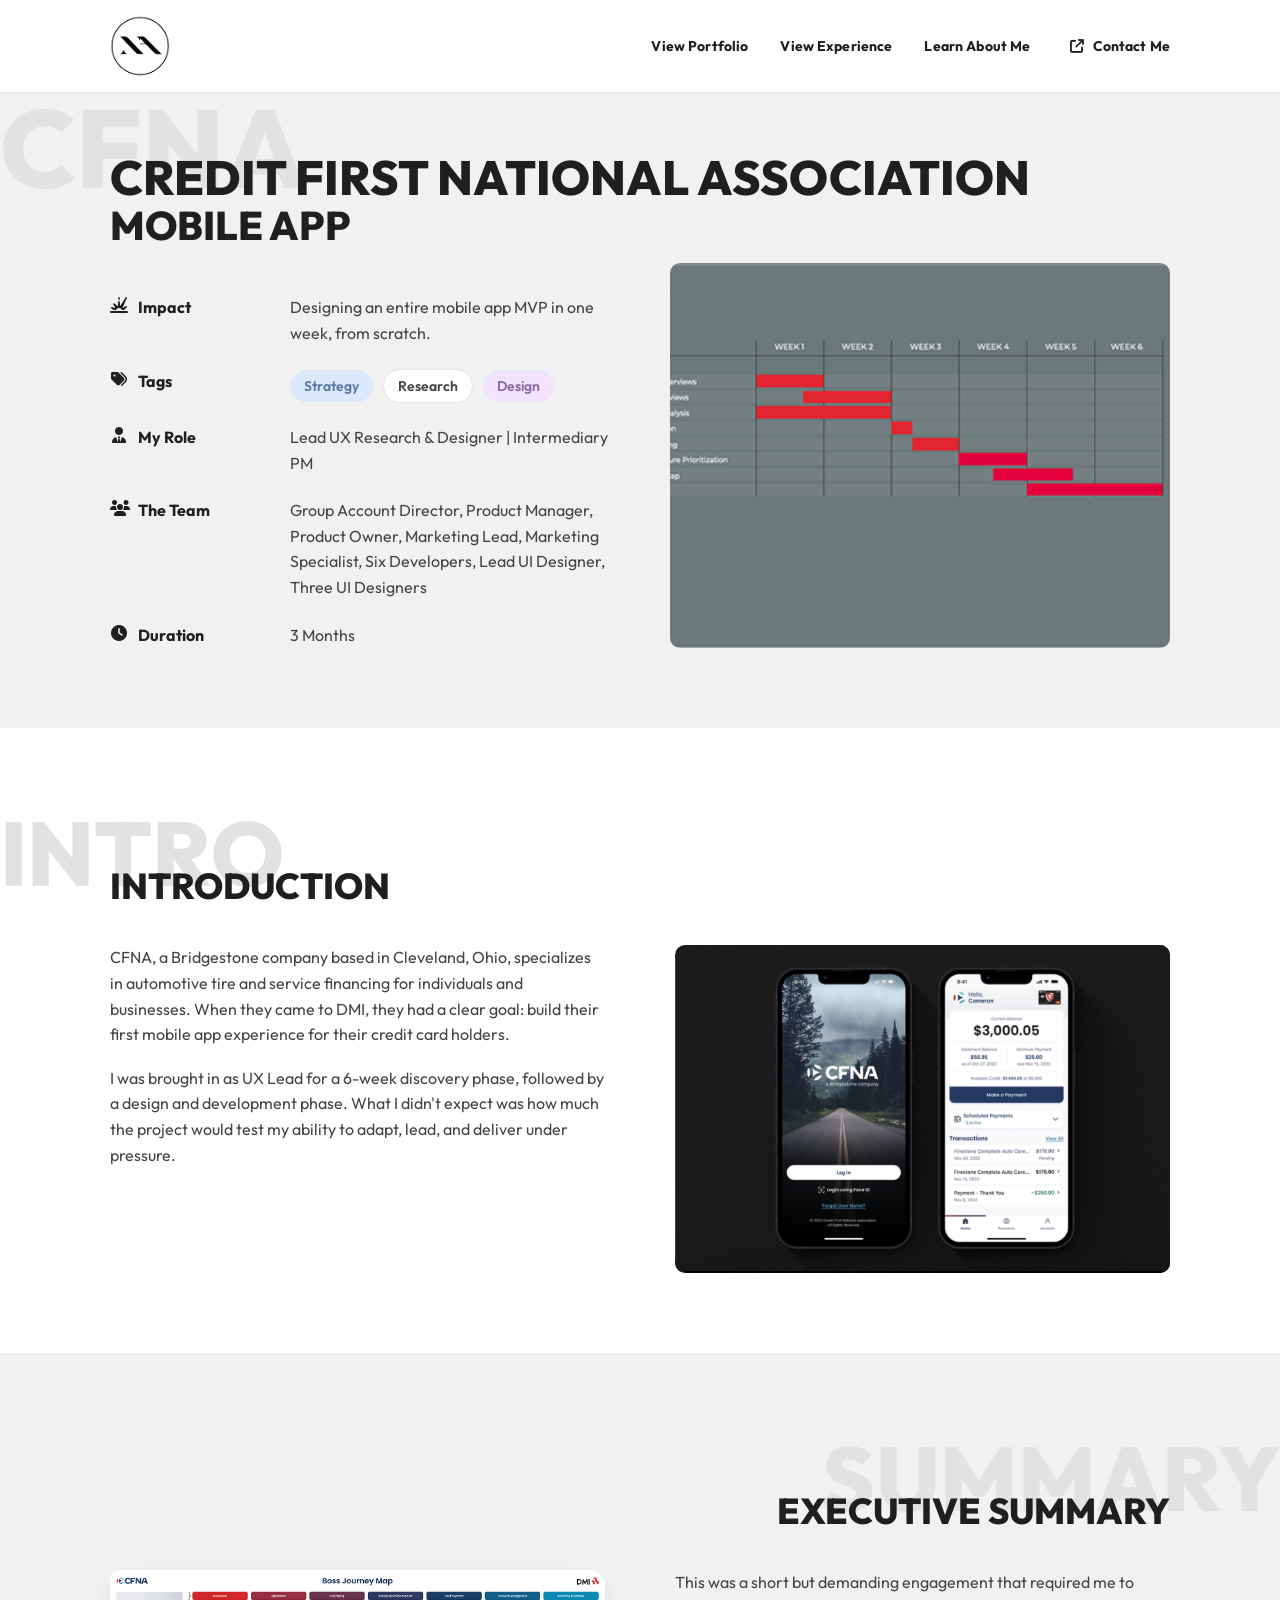
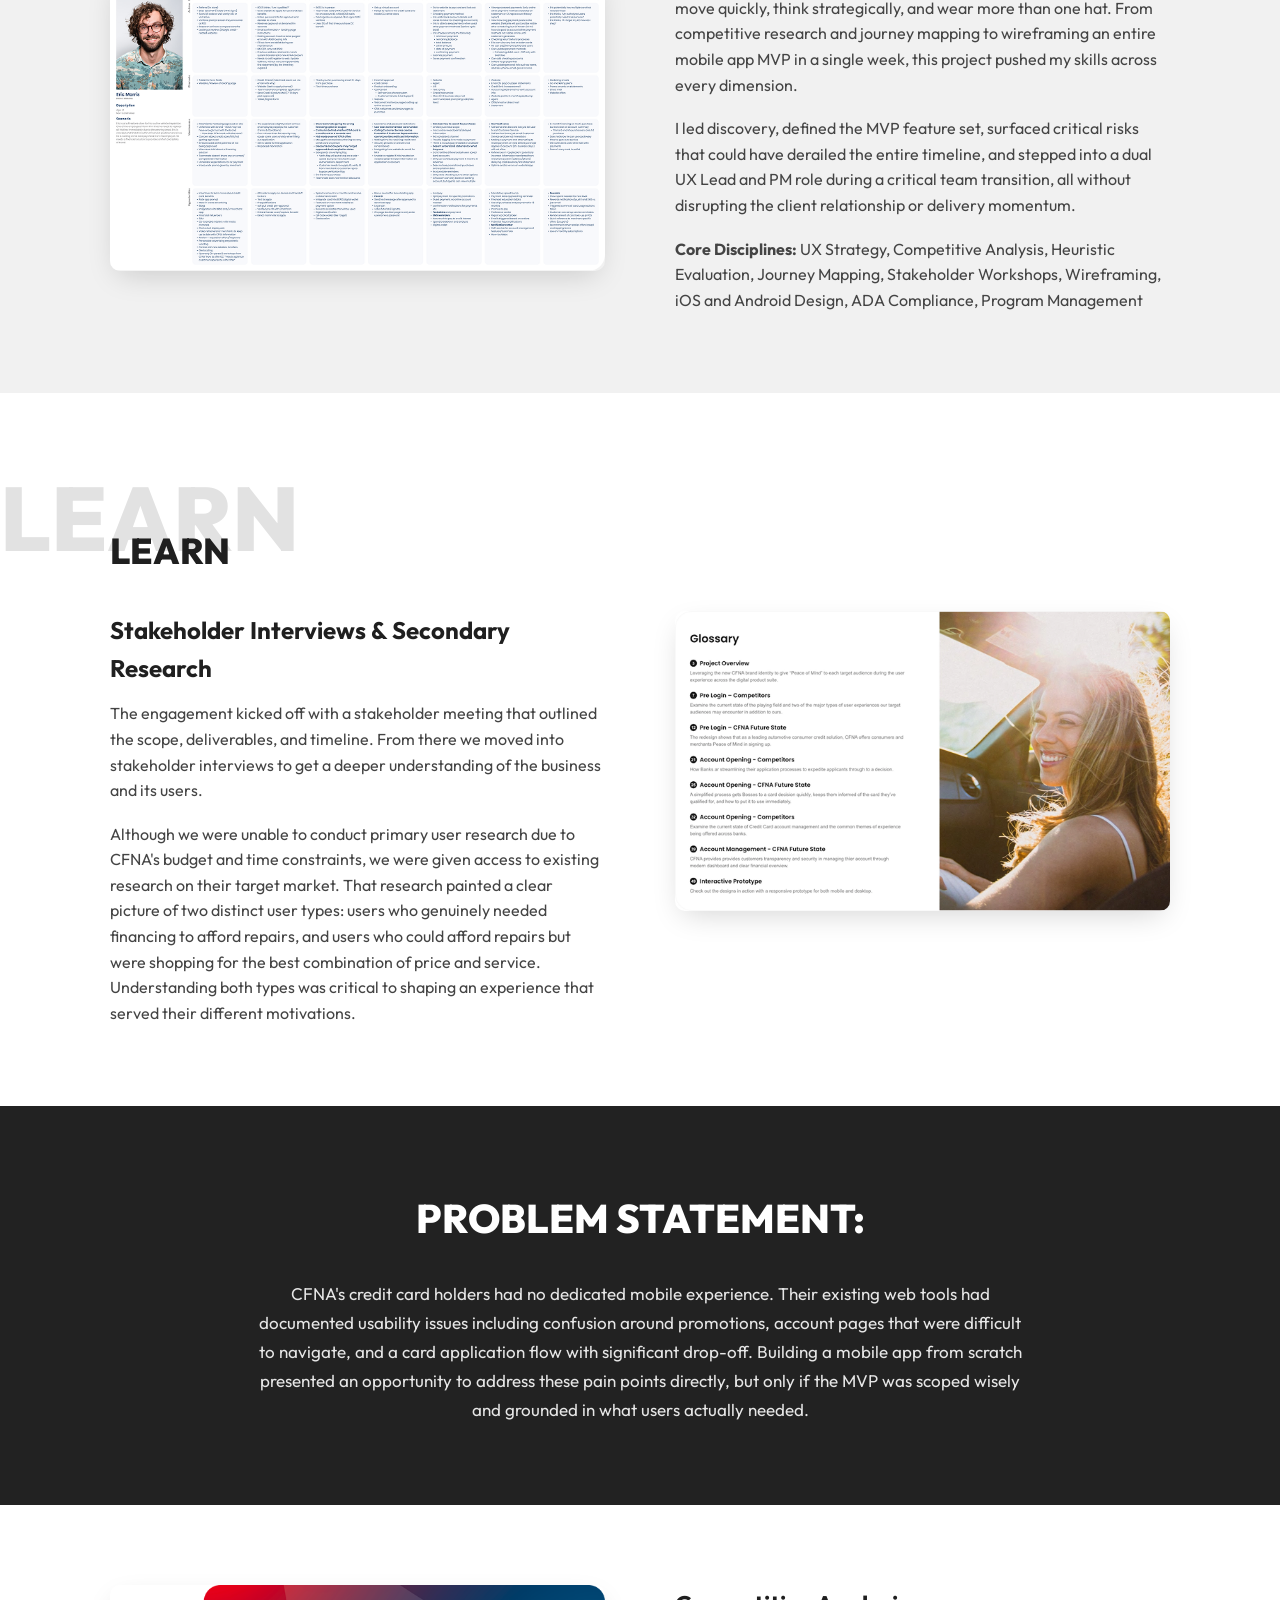
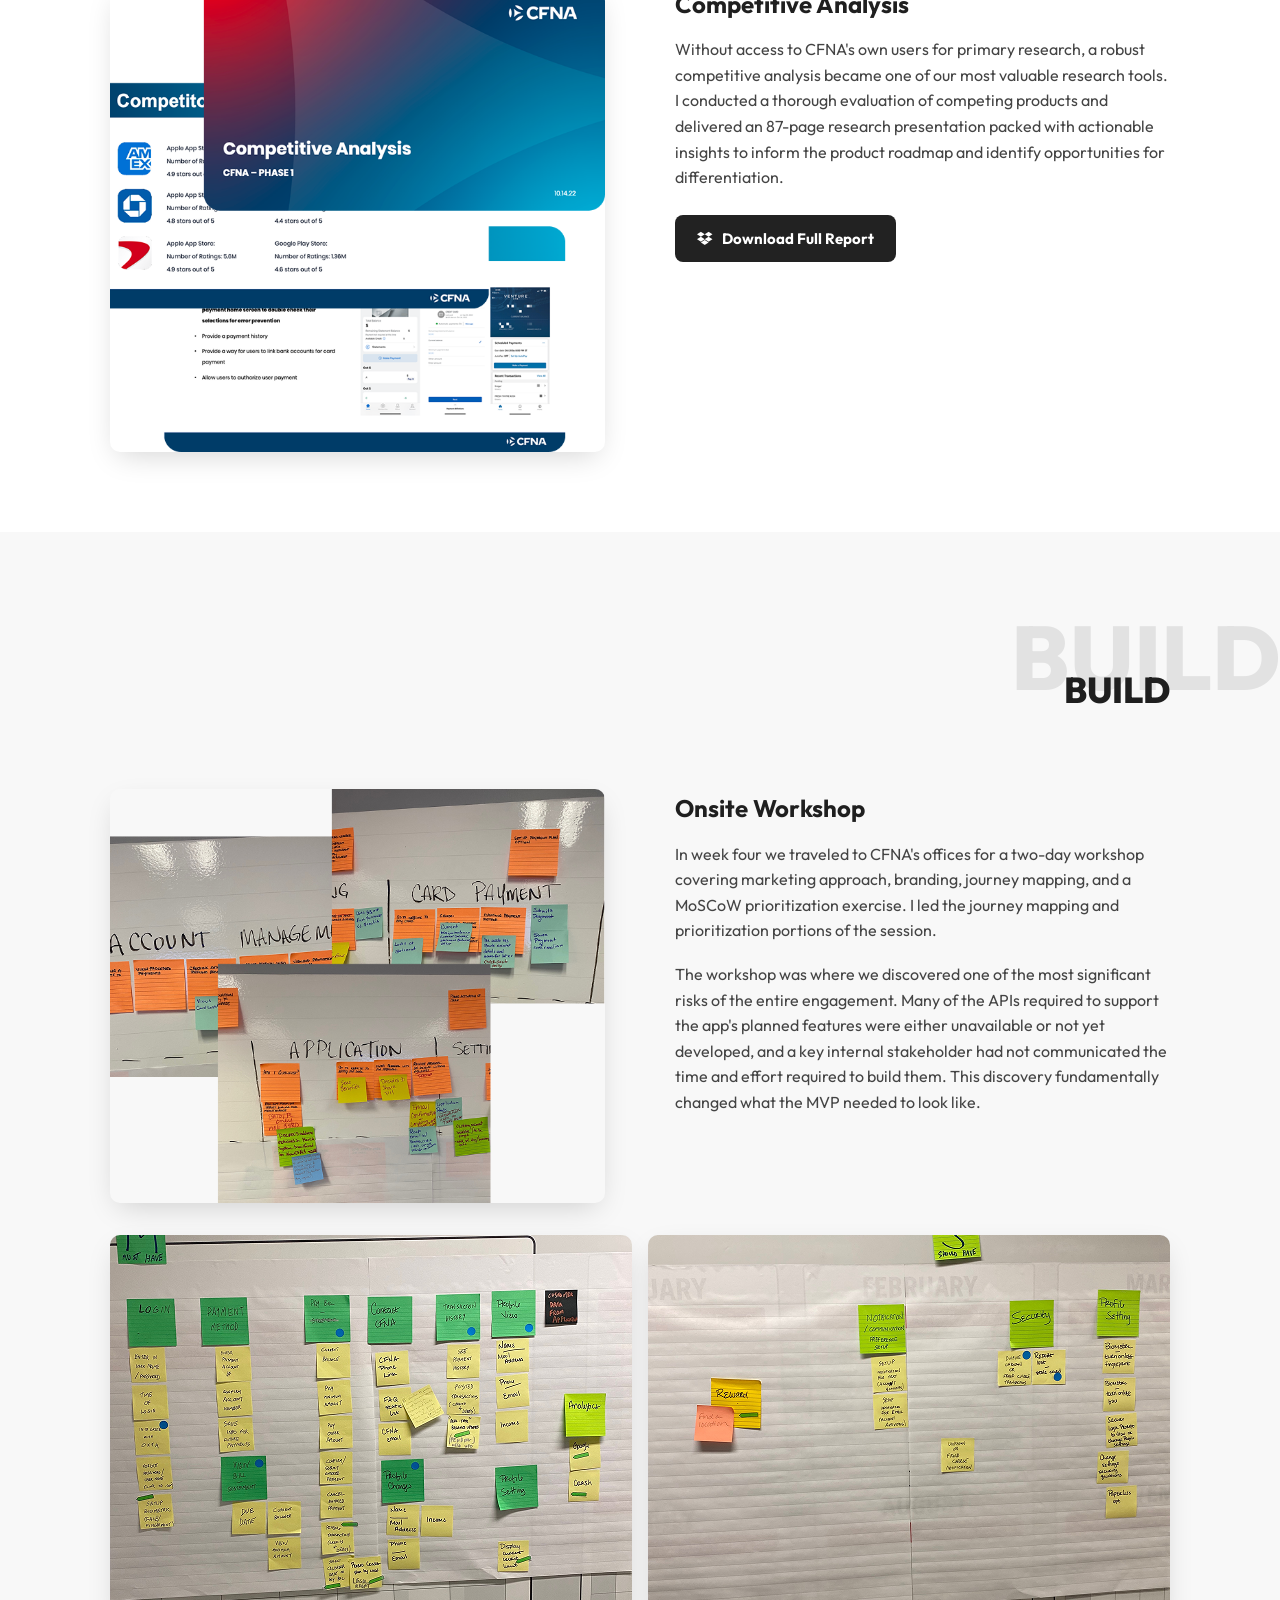
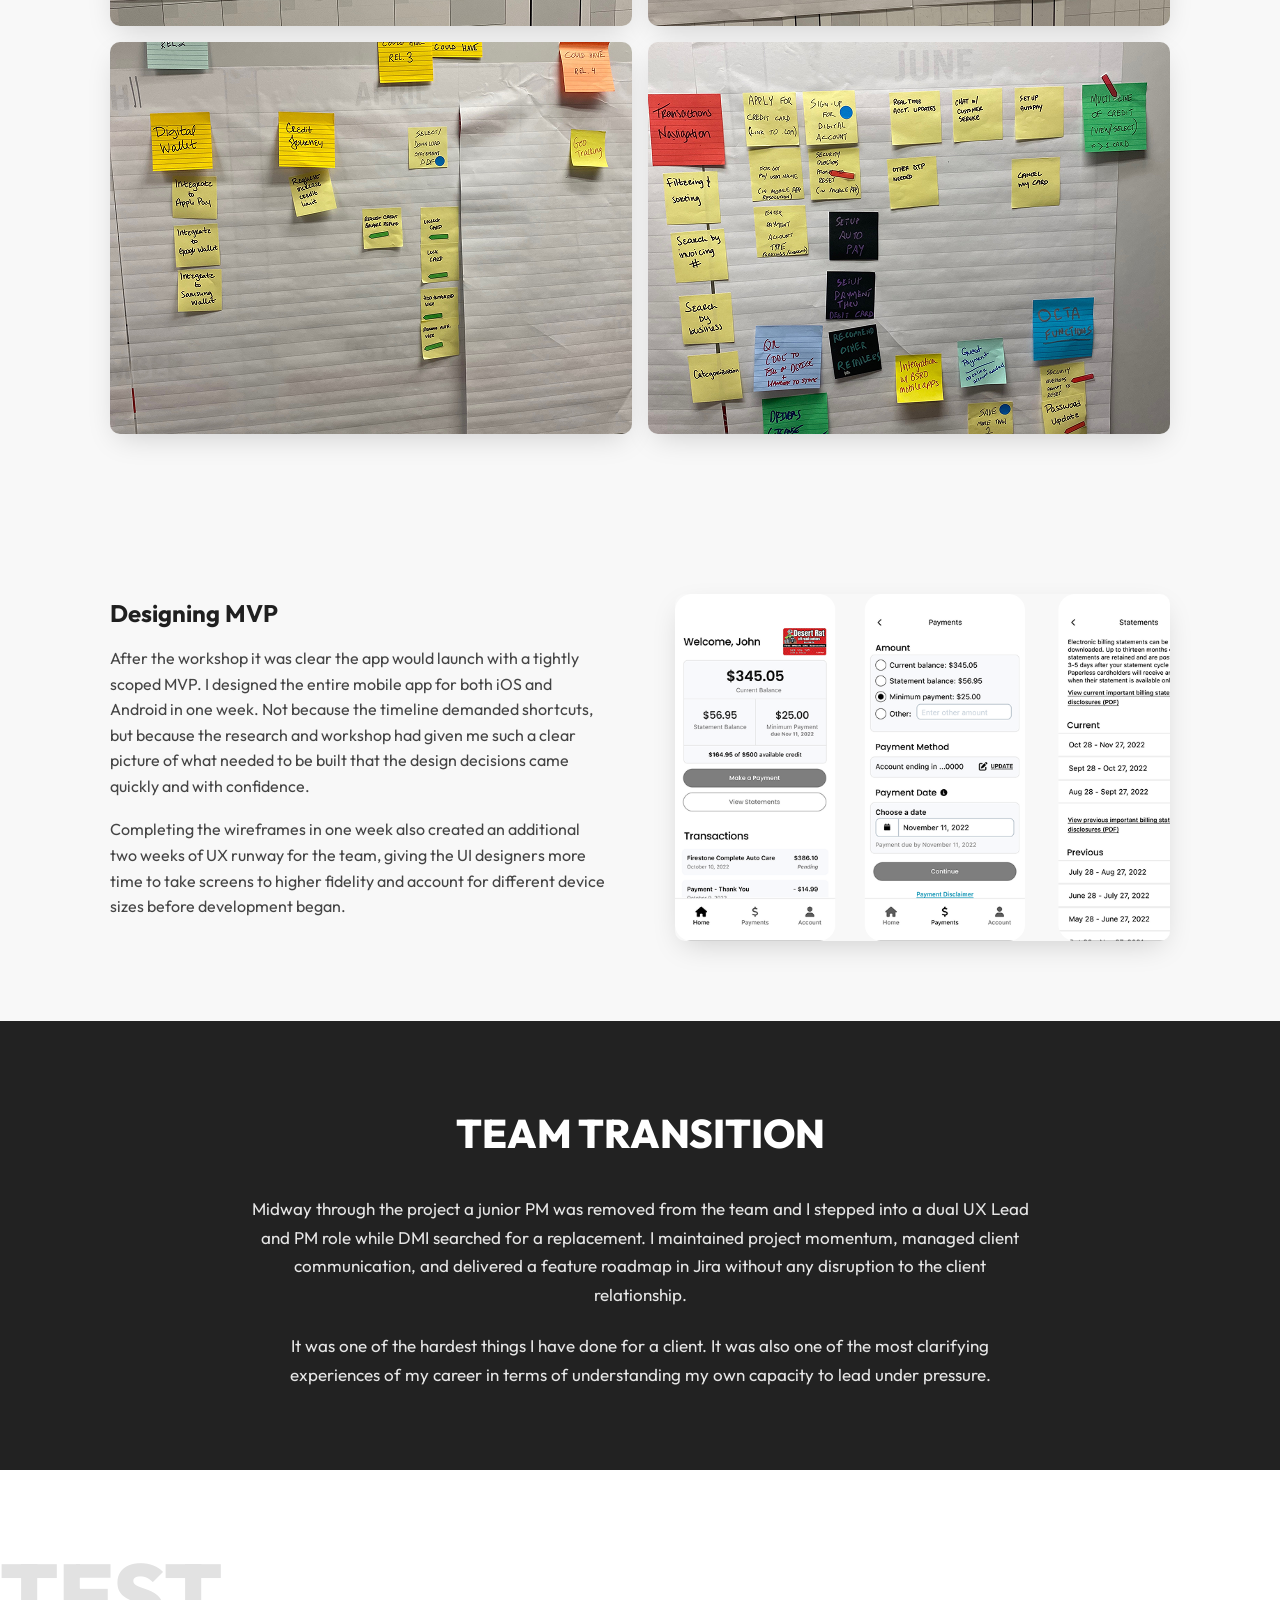
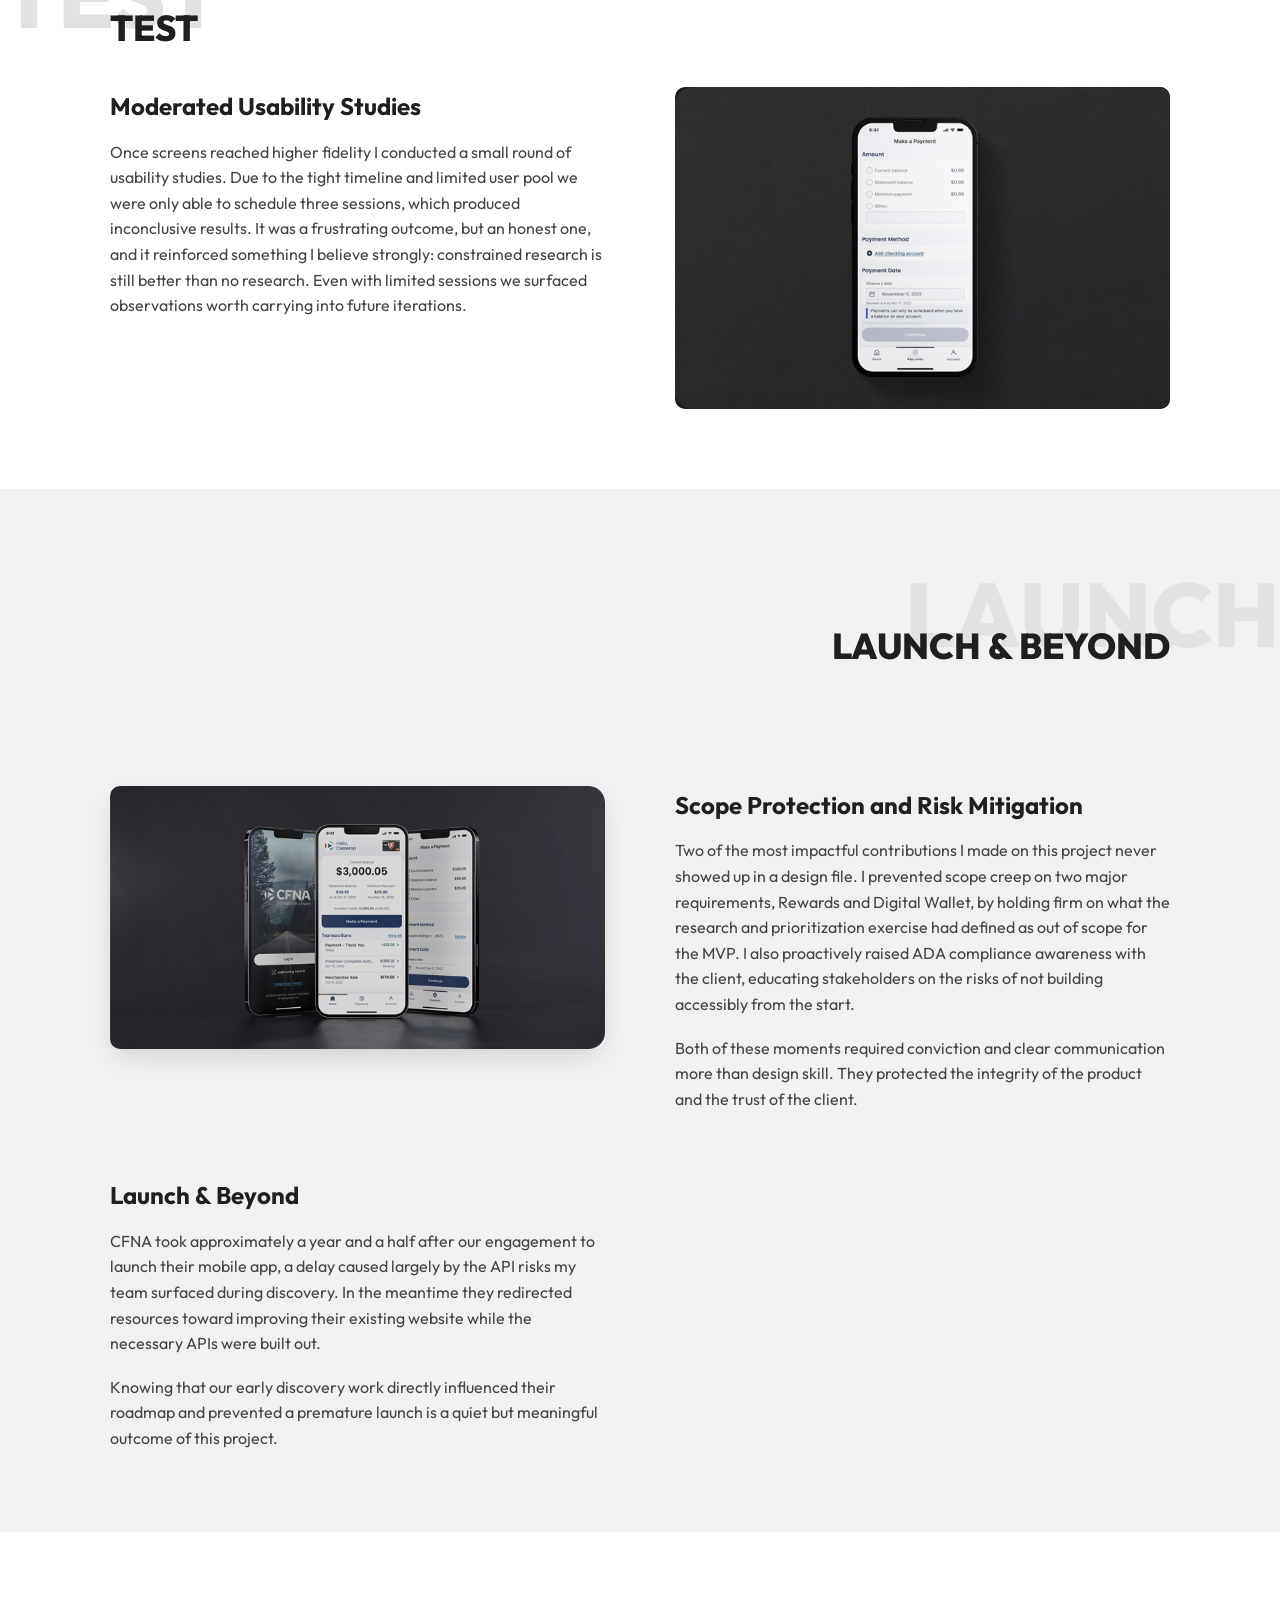
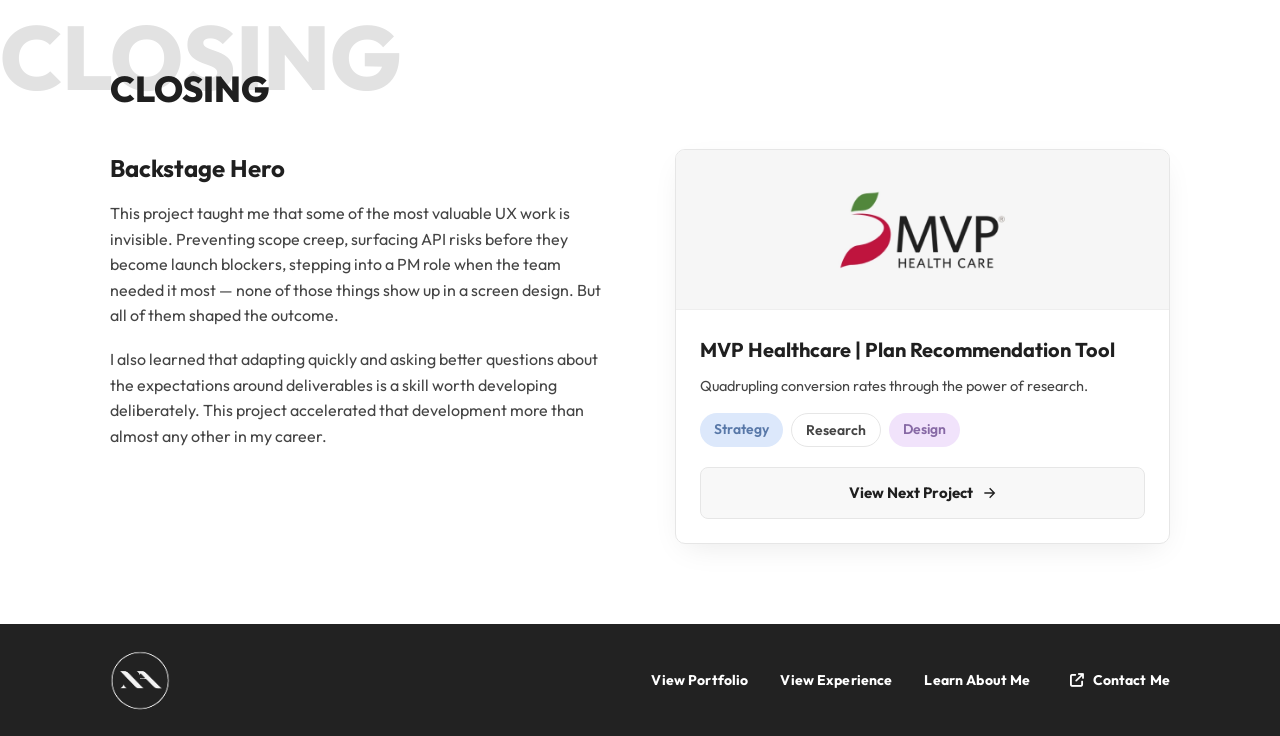
==== commit b1f0bab1: "Update header and footer paths" ====
--- a/cfna.html
+++ b/cfna.html
@@ -17,22 +17,20 @@
   <div class="nav-inner">
     <a href="index.html" class="logo" aria-label="Back to homepage"><img src="assets/logo-dark.png" alt="Noel Arroyo — back to homepage"></a>
     <nav class="main-nav">
-      <a href="#">View Portfolio</a>
-      <a href="#">View Experience</a>
-      <a href="#">View Artwork</a>
-      <a href="#">Learn About Me</a>
-      <a href="#">Contact Me</a>
+      <a href="index.html#portfolio" style="line-height: 2.2em;">View Portfolio</a>
+      <a href="index.html#experience" style="line-height: 2.2em;" >View Experience</a>
+      <a href="index.html#about" style="line-height: 2.2em;">Learn About Me</a>
+      <a href="https://www.linkedin.com/in/noel-arroyo/"><i class="fa-solid fa-arrow-up-right-from-square" style="padding: 0.5rem;"></i>Contact Me</a>
     </nav>
     <button class="menu-btn" id="menuBtn" aria-expanded="false" aria-controls="mobileMenu">
       <i class="fa-solid fa-bars"></i> Menu
     </button>
   </div>
   <nav class="mobile-menu" id="mobileMenu" aria-label="Mobile navigation">
-    <a href="#">View Portfolio</a>
-    <a href="#">View Experience</a>
-    <a href="#">View Artwork</a>
-    <a href="#">Learn About Me</a>
-    <a href="#">Contact Me</a>
+    <a href="index.html#portfolio">View Portfolio</a>
+    <a href="index.html#experience">View Experience</a>
+    <a href="index.html#about">Learn About Me</a>
+    <a href="https://www.linkedin.com/in/noel-arroyo/">Contact Me</a>
   </nav>
 </header>
 
@@ -314,11 +312,10 @@
   <div class="footer-inner">
     <a href="index.html" class="logo" aria-label="Back to homepage"><img src="assets/logo-white.png" alt="Noel Arroyo — back to homepage"></a>
     <nav class="main-nav">
-      <a href="#">View Portfolio</a>
-      <a href="#">View Experience</a>
-      <a href="#">View Artwork</a>
-      <a href="#">Learn About Me</a>
-      <a href="#">Contact Me</a>
+      <a href="index.html#portfolio" style="line-height: 2.2em;">View Portfolio</a>
+      <a href="index.html#experience" style="line-height: 2.2em;" >View Experience</a>
+      <a href="index.html#about" style="line-height: 2.2em;">Learn About Me</a>
+      <a href="https://www.linkedin.com/in/noel-arroyo/"><i class="fa-solid fa-arrow-up-right-from-square" style="padding: 0.5rem;"></i>Contact Me</a>
     </nav>
   </div>
 </footer>
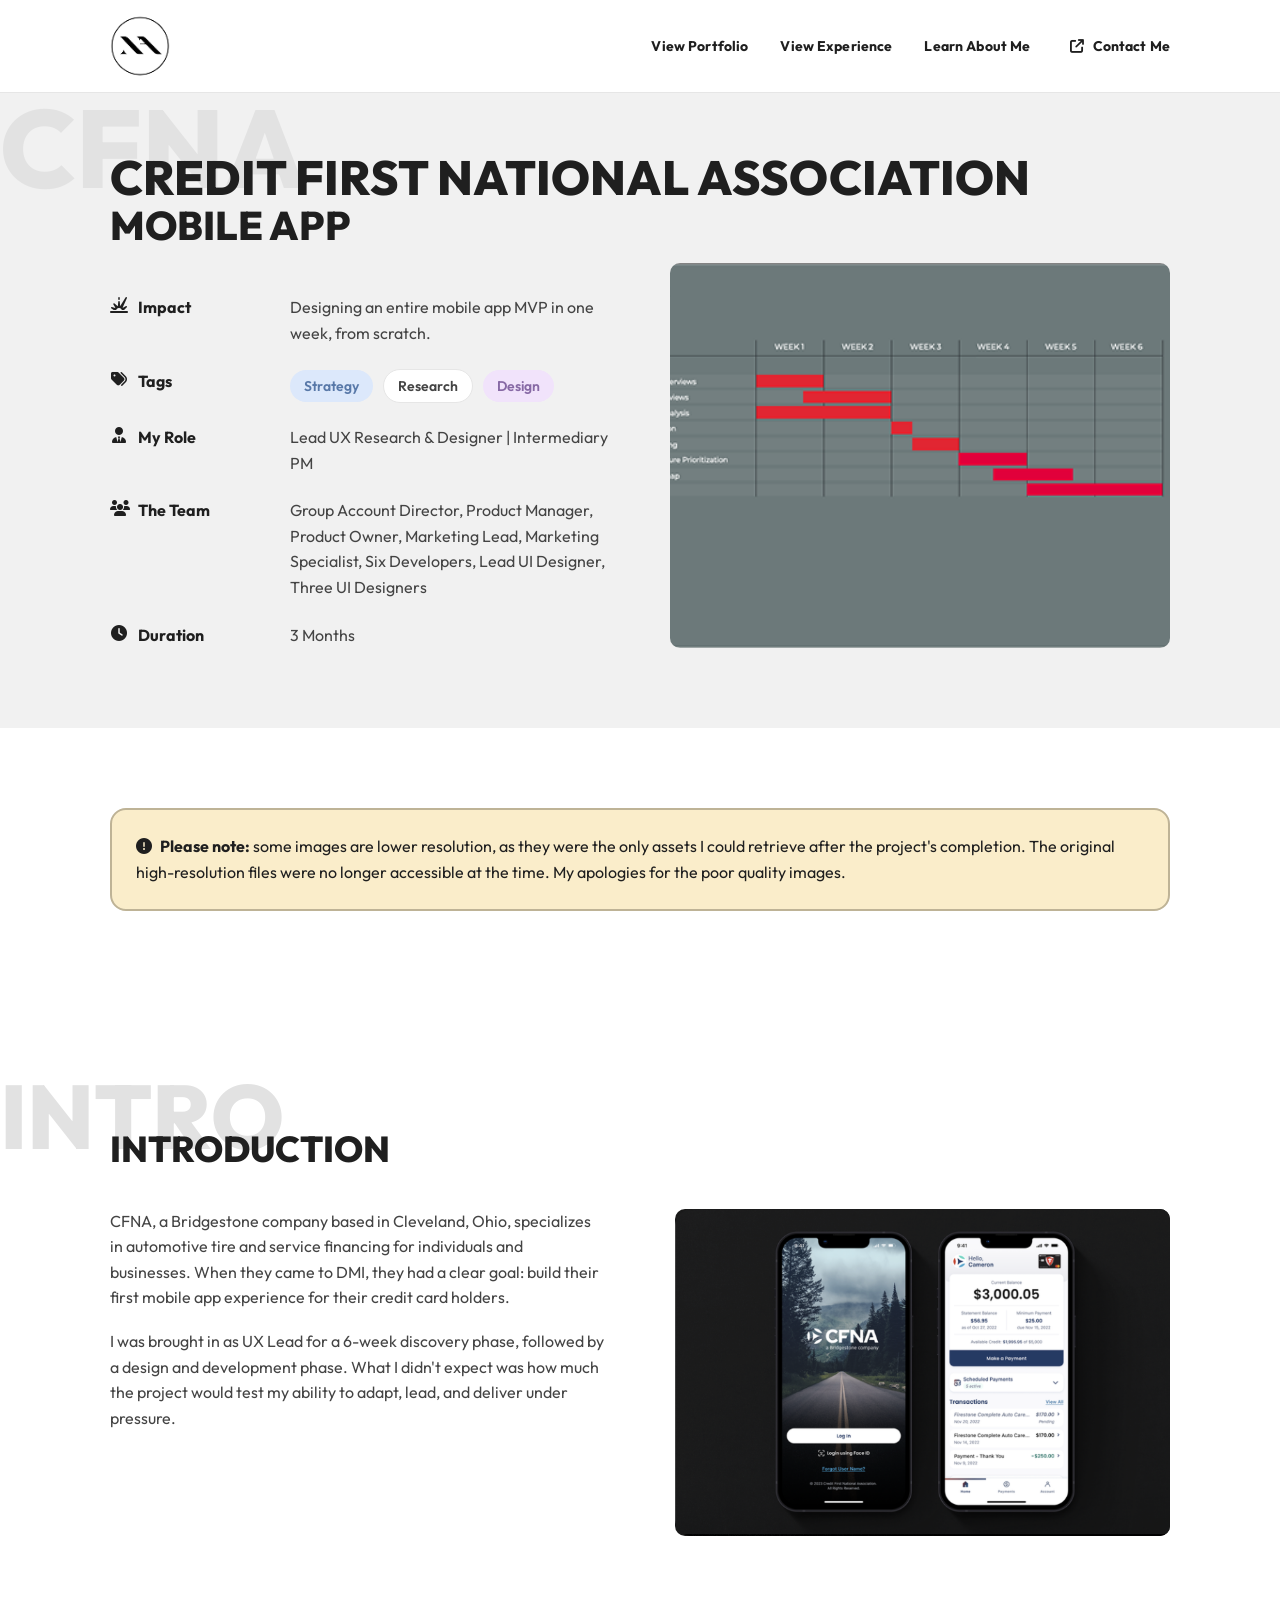
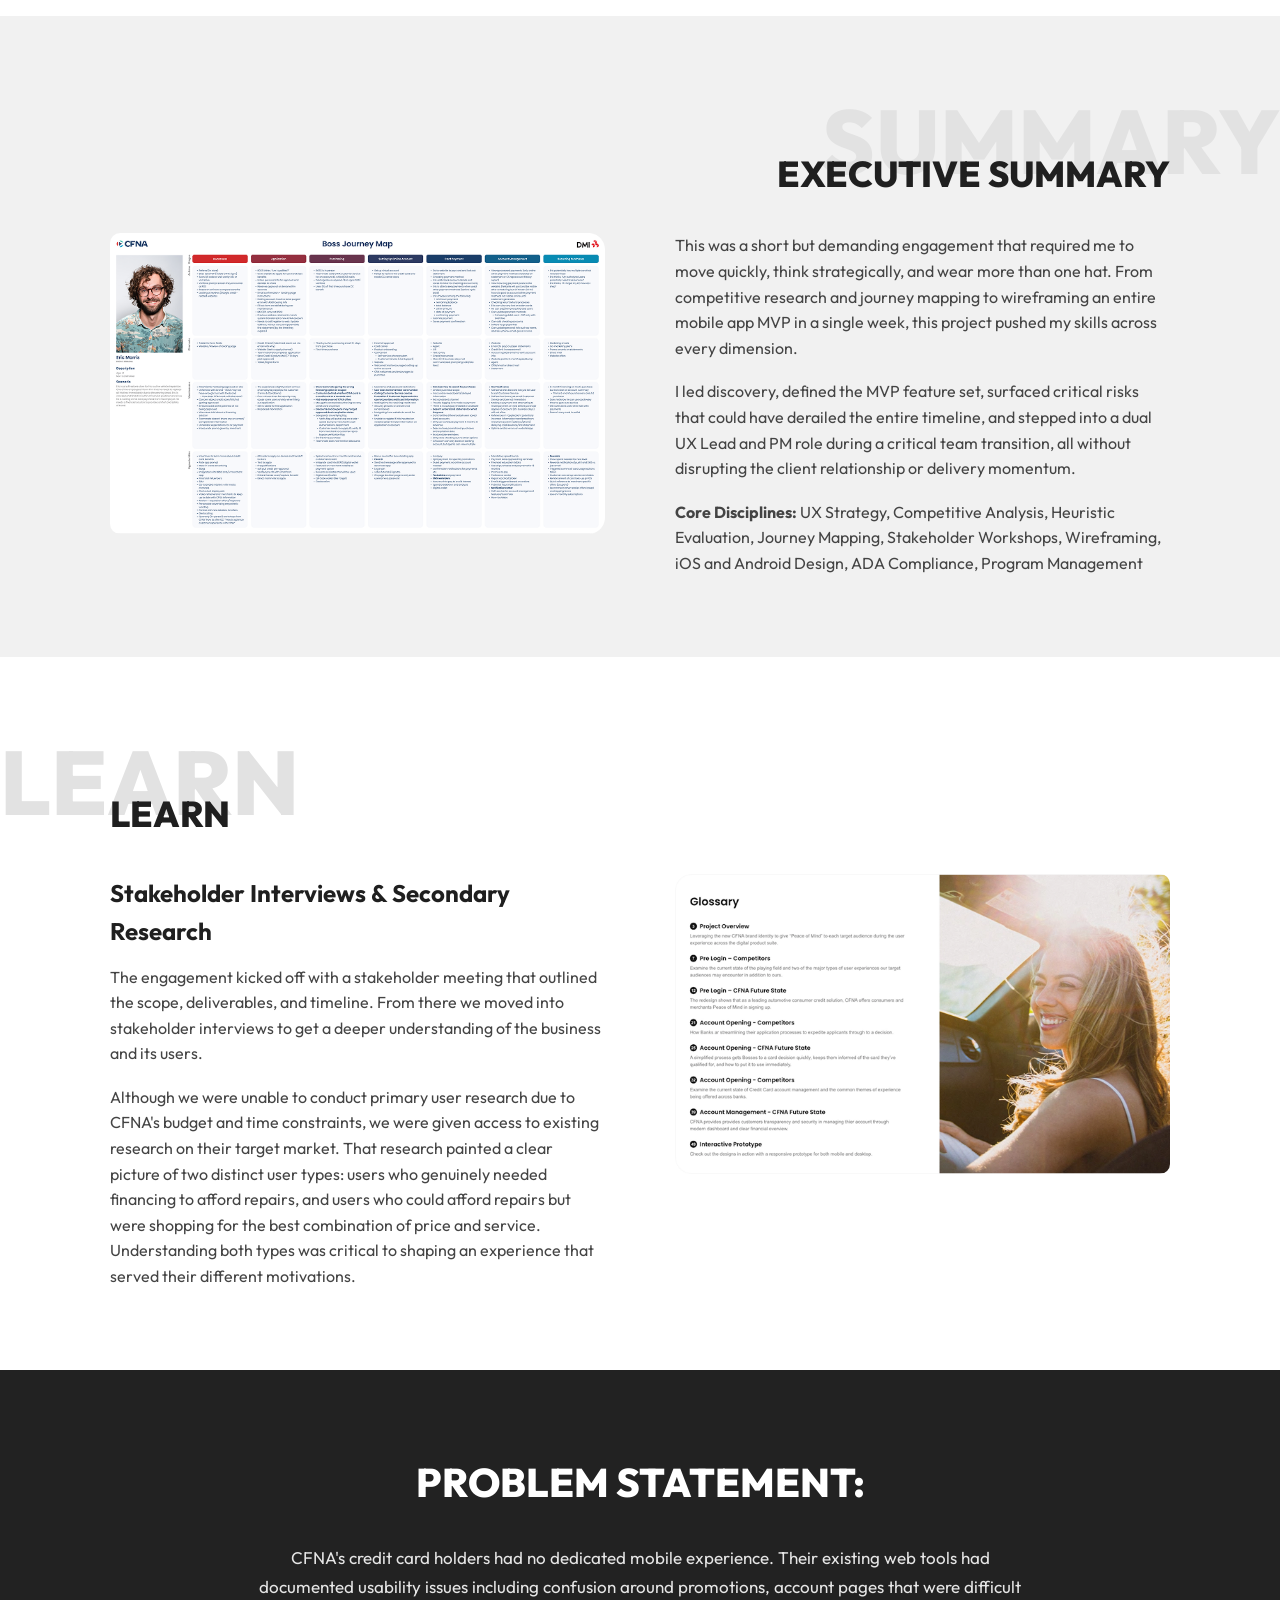
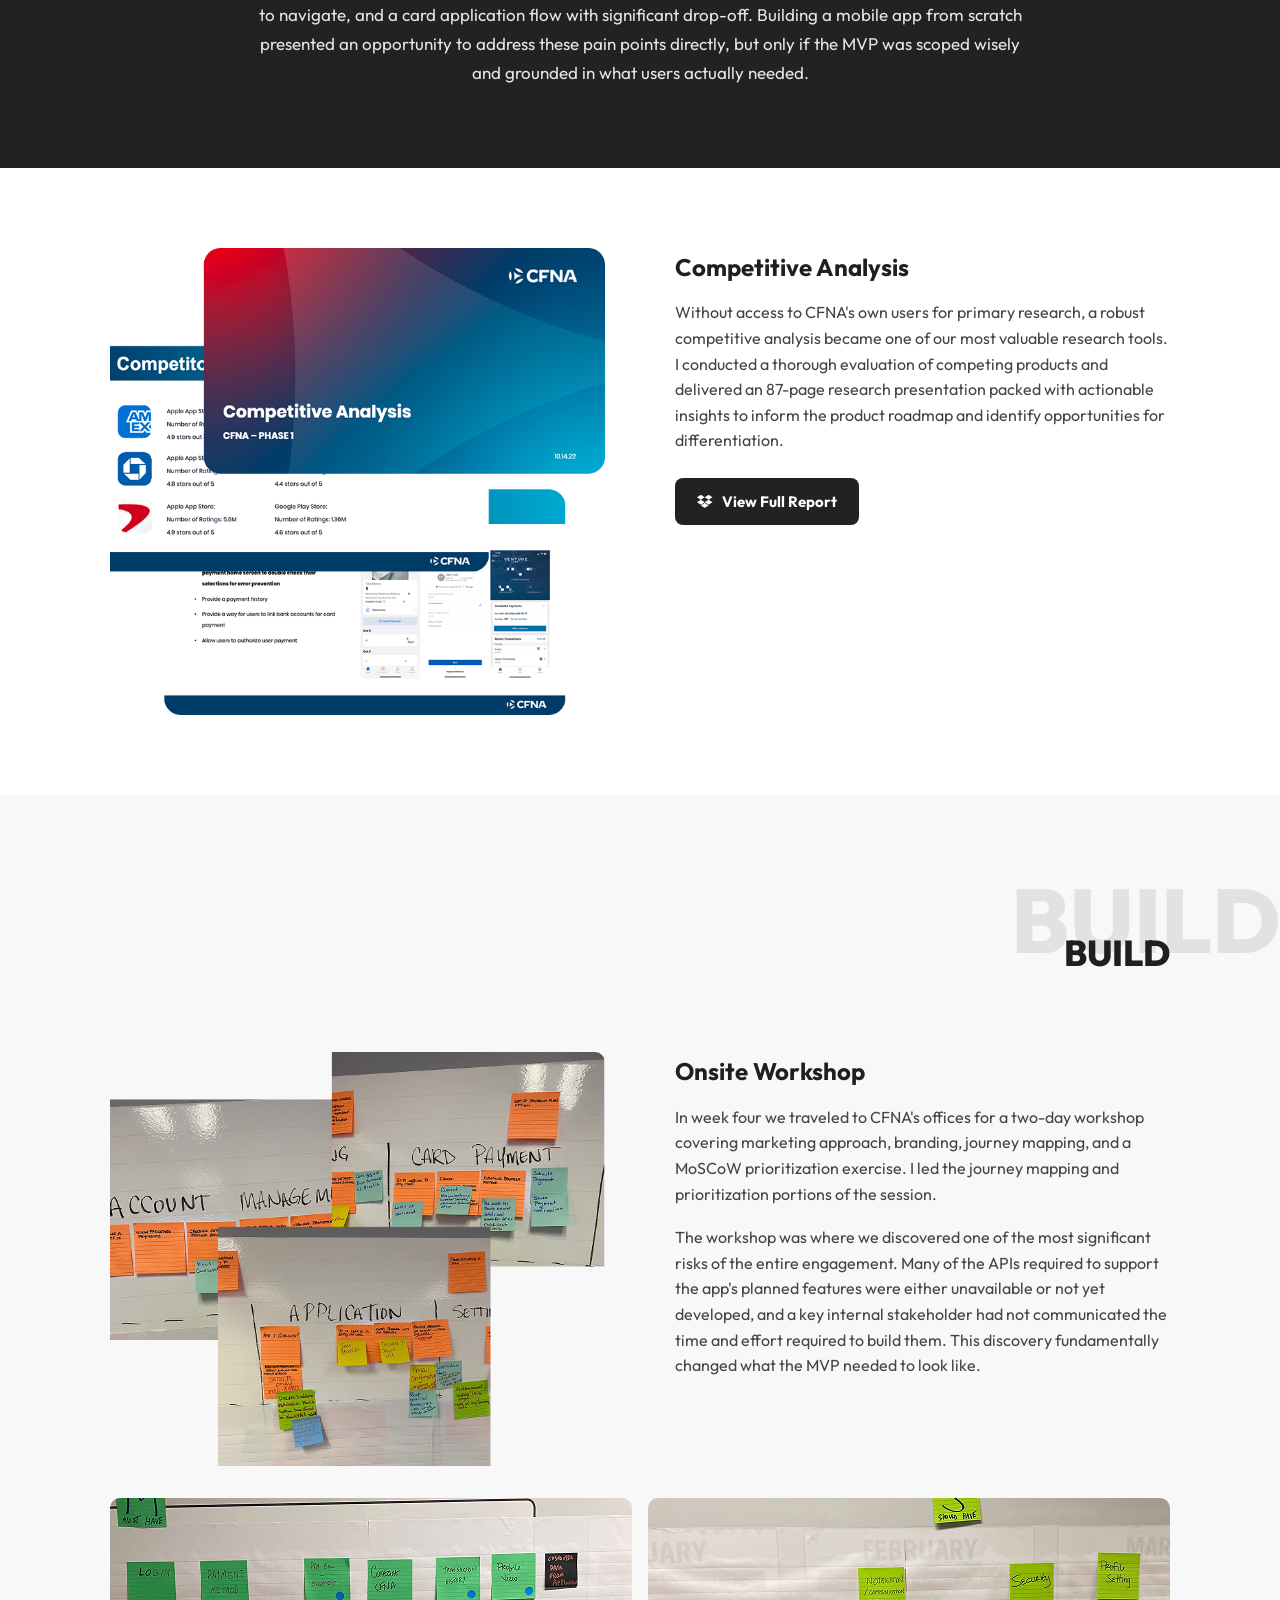
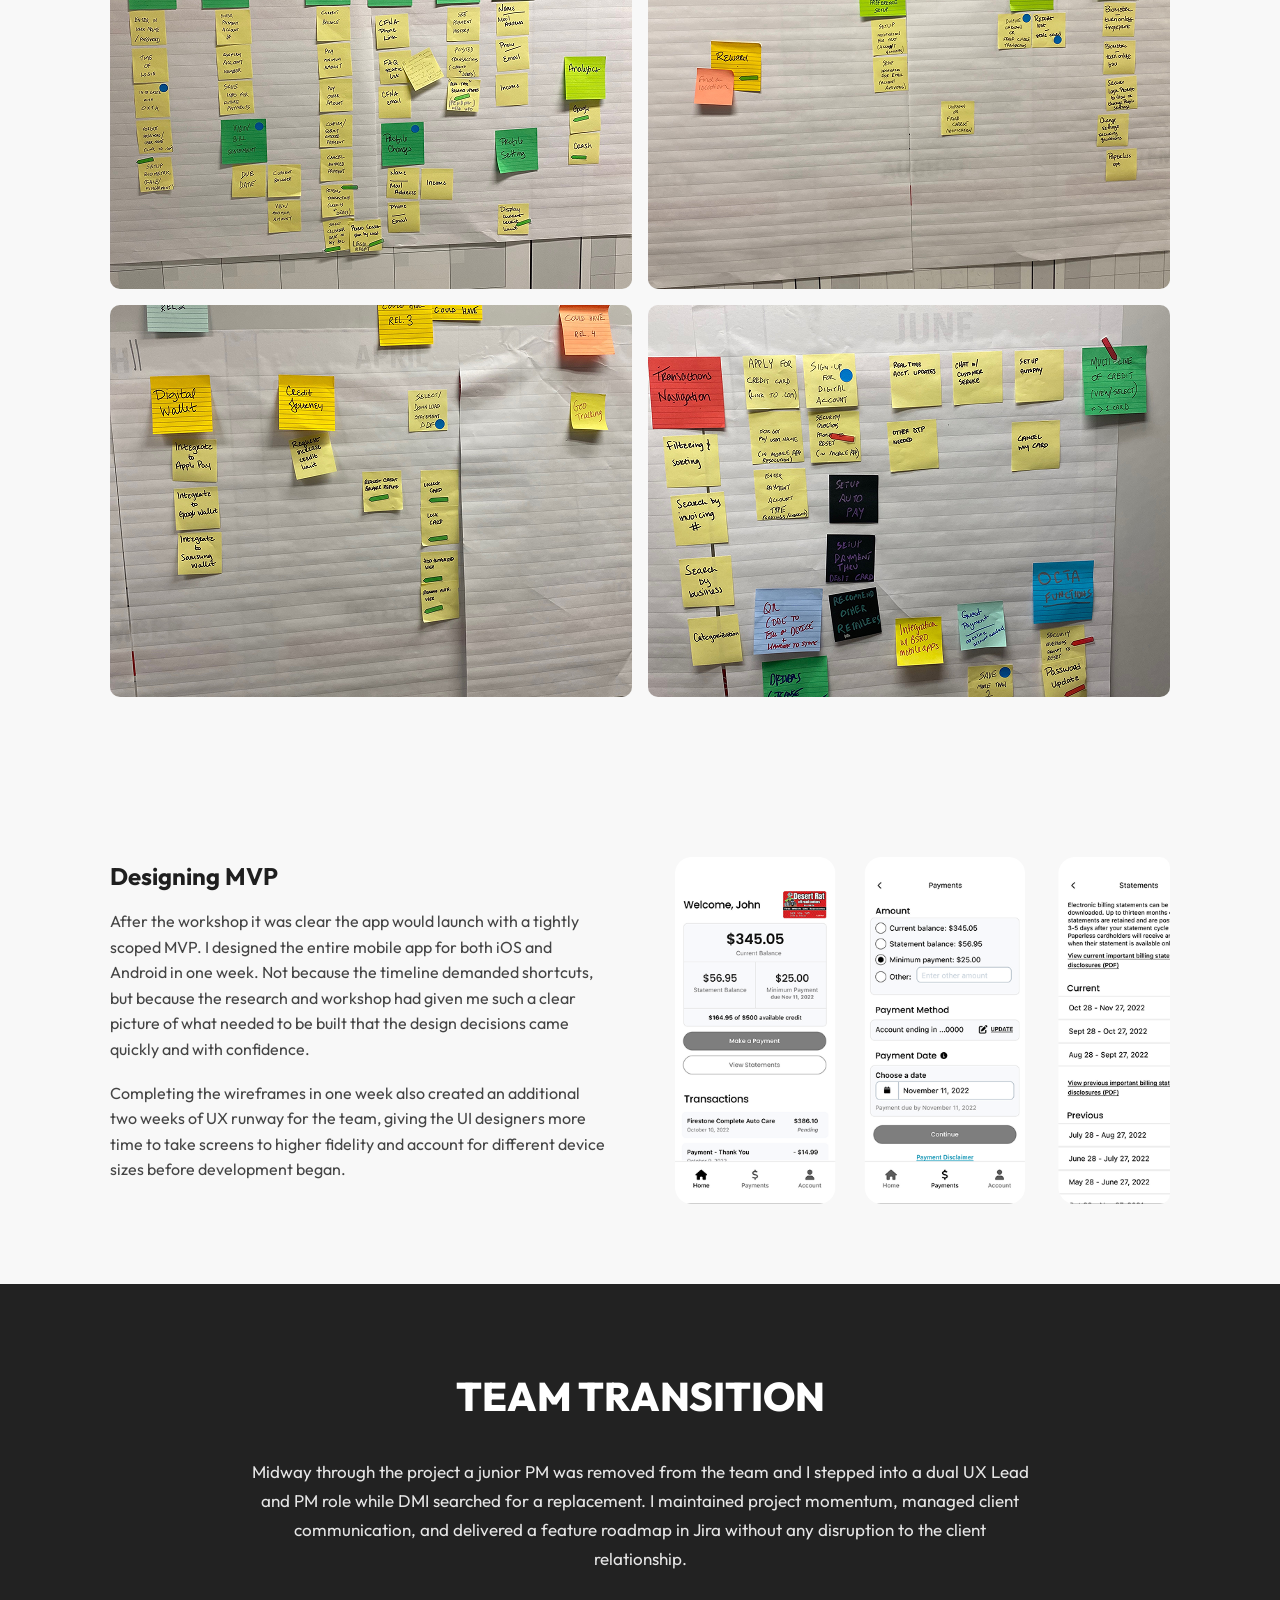
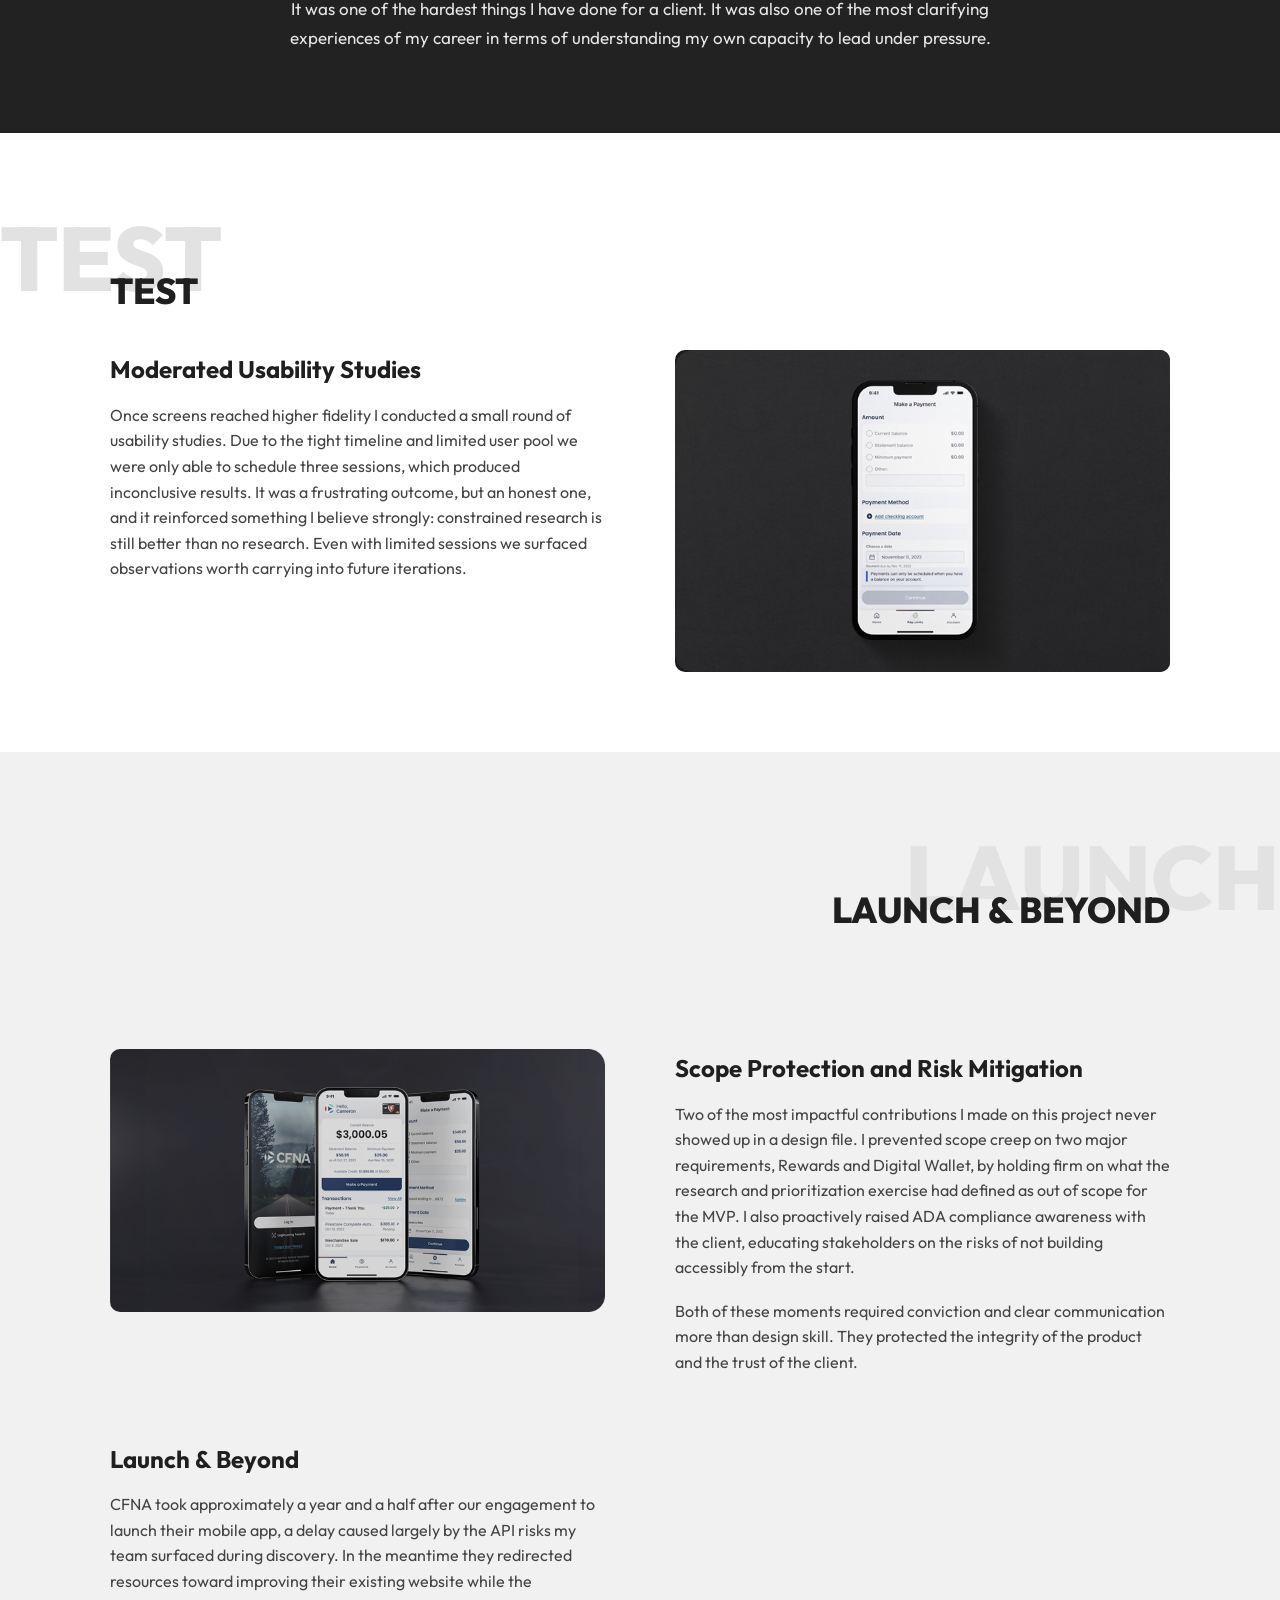
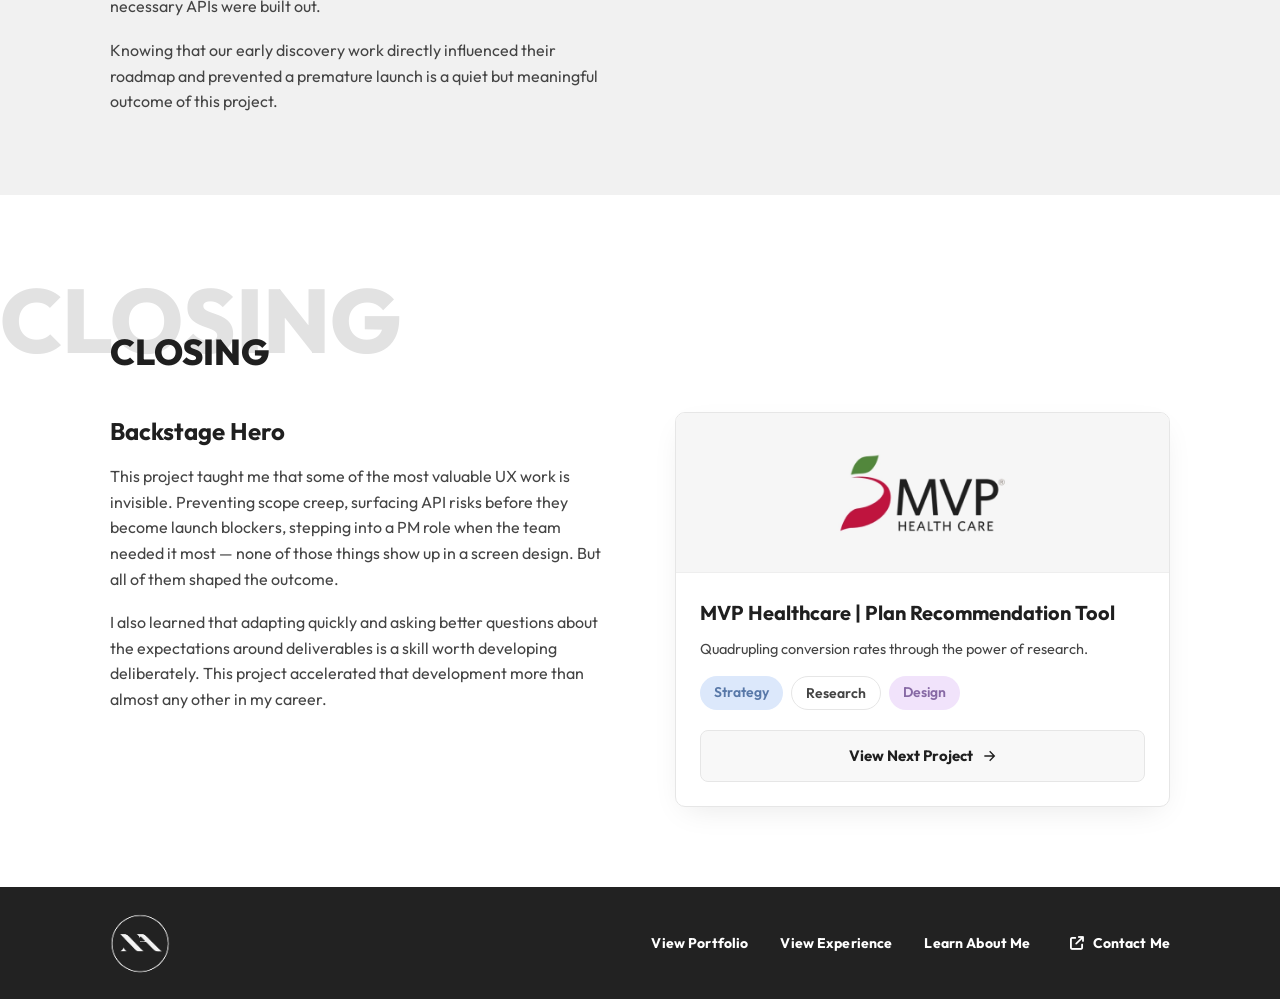
==== commit e377d113: "Update links and add disclaimer to low resolution images" ====
--- a/cfna.html
+++ b/cfna.html
@@ -70,6 +70,16 @@
     </div>
   </section>
 
+  <!-- ===== DISCLAIMER ===== -->
+  <section class="section-pad">
+    <div class="wrap">
+      <div style="background-color: #FAEDCA; border: 2px, solid, #BEB396; border-radius: 1rem; padding: 1.5rem; display: inline-block;">
+        
+        <p><i class="fa-solid fa-circle-exclamation" style="padding-right: 0.5rem;"></i><b>Please note:</b> some images are lower resolution, as they were the only assets I could retrieve after the project's completion. The original high-resolution files were no longer accessible at the time. My apologies for the poor quality images.</p>
+      </div>
+    </div>
+  </section>
+
   <!-- ===== INTRO ===== -->
   <section class="section-pad">
     <div class="wrap">
@@ -150,10 +160,12 @@
           <h4 class="block-title">Competitive Analysis</h4>
           <p>Without access to CFNA's own users for primary research, a robust competitive analysis became one of our most valuable research tools. I conducted a thorough evaluation of competing products and delivered an 87-page research presentation packed with actionable insights to inform the product roadmap and identify opportunities for differentiation.</p>
           <div class="btn-row">
-            <button class="btn-dark">
-              <i class="fa-brands fa-dropbox"></i>
-              Download Full Report
-            </button>
+            <a href="https://www.dropbox.com/scl/fi/ks1i9l902k6mgf4vu3dly/CFNA-Brand-CompAnalysis-Presentation.pptx?rlkey=km1elc6149vsd2nhwrjzrd9m7&st=uijpx3j9&dl=0">
+              <button class="btn-dark">
+                <i class="fa-brands fa-dropbox"></i>
+                View Full Report
+              </button>
+            </a>
           </div>
         </div>
       </div>
--- a/css/styles.css
+++ b/css/styles.css
@@ -338,7 +338,7 @@
 .two-col p { color: var(--c-text-soft); font-size: var(--body); }
 
 /* ============================== MEDIA / IMAGES ============================== */
-.media-rounded { border-radius: 10px; overflow: hidden; box-shadow: 0 10px 30px -8px rgba(0,0,0,0.18); }
+.media-rounded { border-radius: 10px; overflow: hidden; }
 .media-rounded img { width: 100%; display: block; }
 
 .media-plain img { width: 100%; display: block; border-radius: 10px; }
